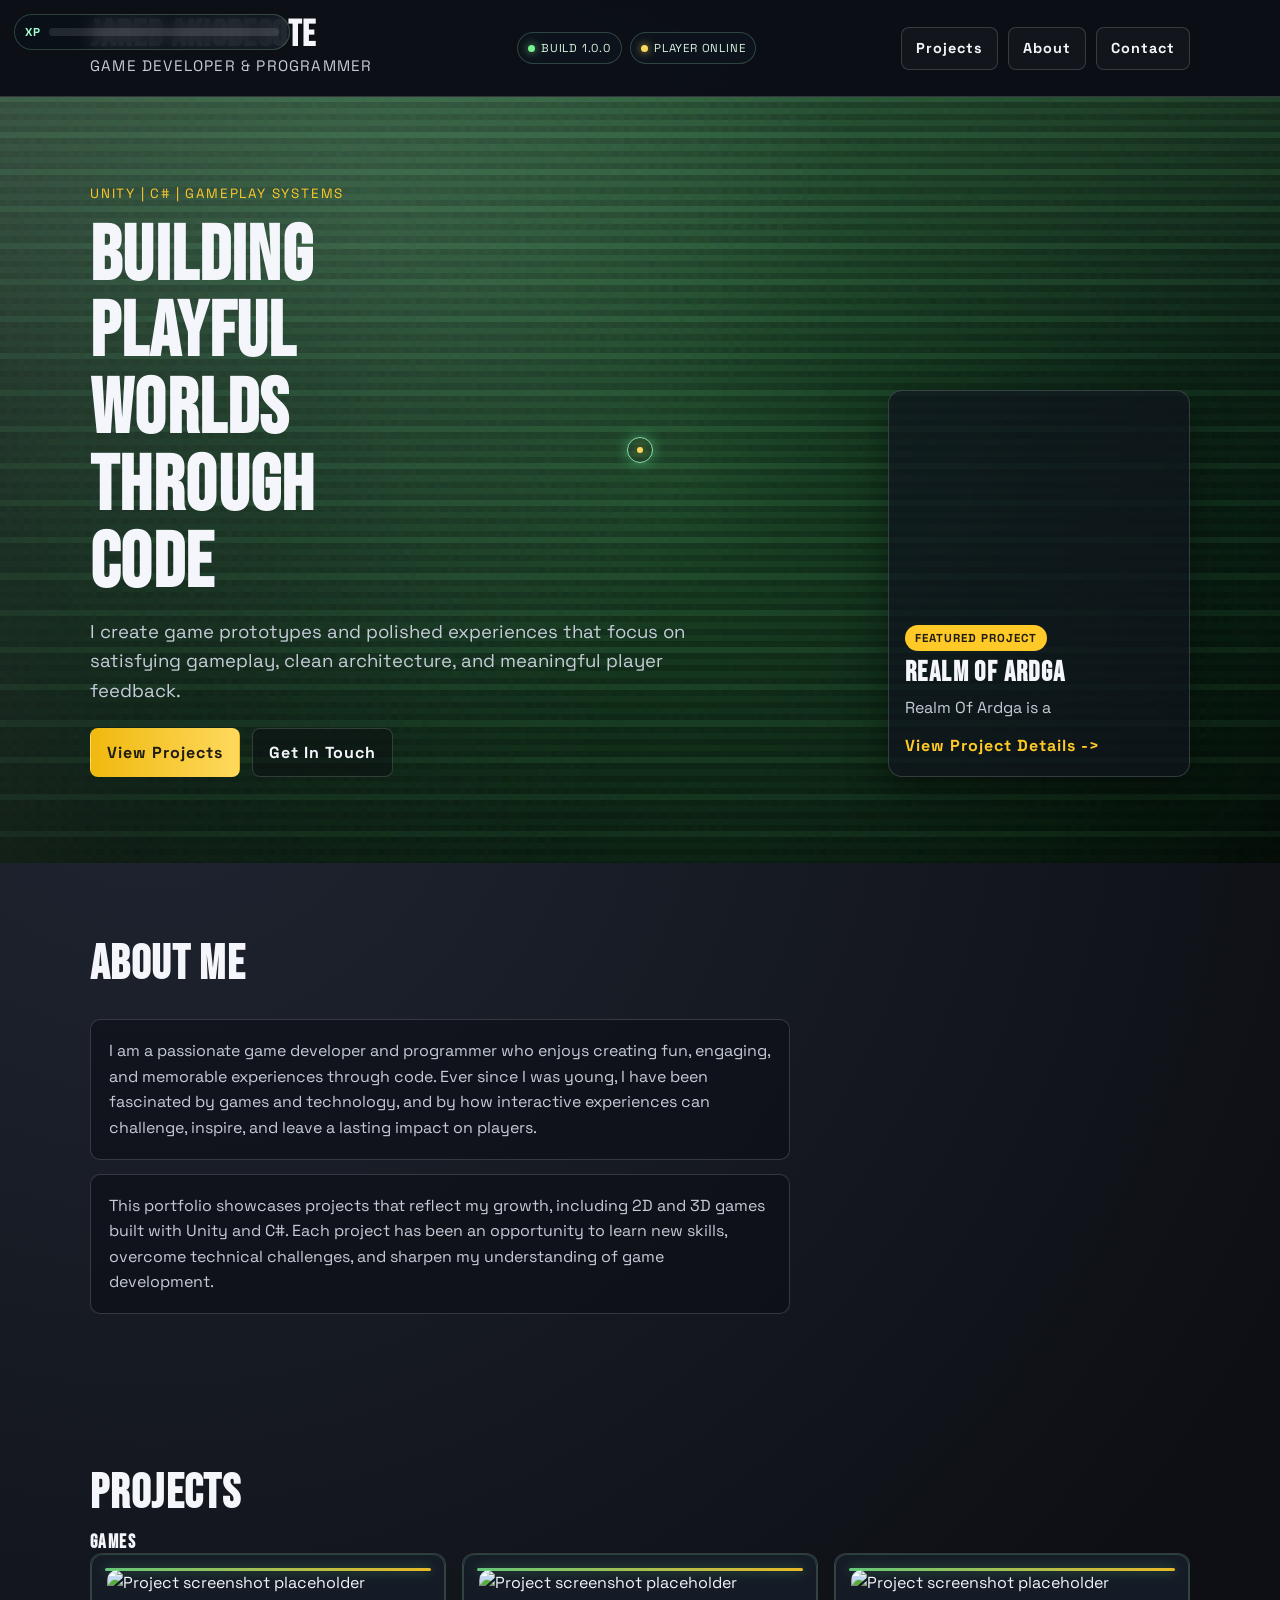
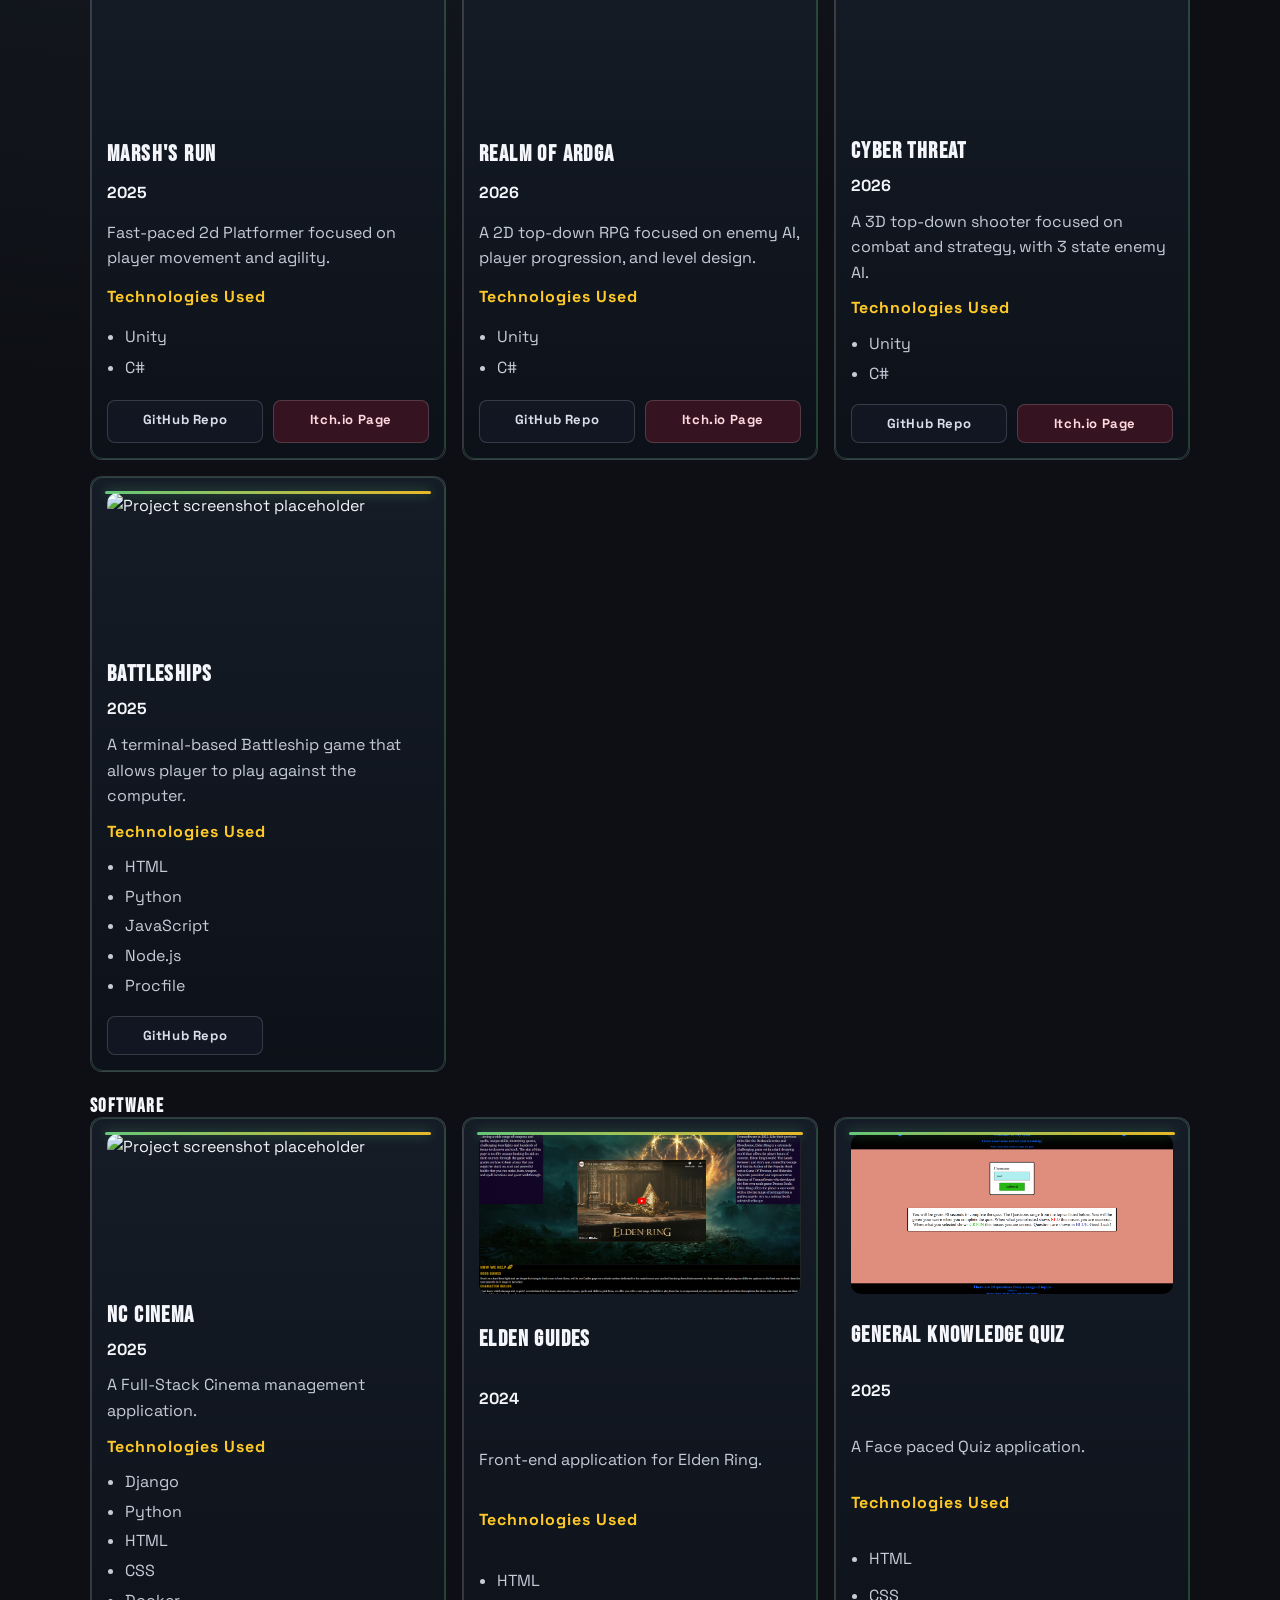
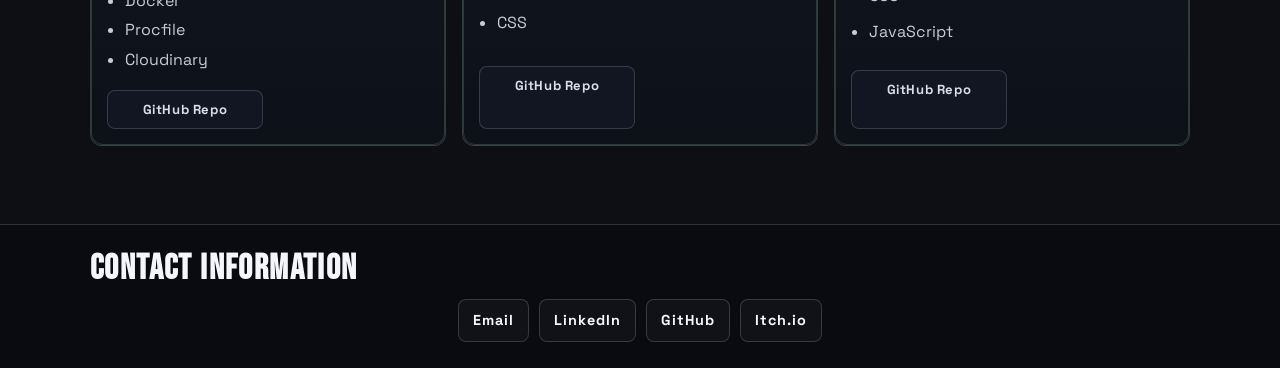
==== Index.html @ decfb687 "Add game HUD, cursor, and UI animations" ====
<!doctype html>
<html lang="en">
  <head>
    <meta charset="UTF-8" />
    <meta name="viewport" content="width=device-width, initial-scale=1.0" />
    <meta
      name="description"
      content="Portfolio of a game developer and programmer."
    />
    <title>Jared Akigbesote | Game Developer Portfolio</title>
    <link rel="stylesheet" href="Assets/Css/style.css" />
    <script src="Assets/Js/pixel-bg.js" defer></script>
    <script src="Assets/Js/game-ui.js" defer></script>
  </head>
  <body>
    <div class="xp-hud" aria-hidden="true">
      <span class="xp-label">XP</span>
      <div class="xp-track">
        <div class="xp-fill" id="xp-fill"></div>
      </div>
    </div>
    <div class="achievement-toast" id="achievement-toast" role="status" aria-live="polite"></div>
    <div class="cursor-dot" id="cursor-dot" aria-hidden="true"></div>
    <div class="cursor-ring" id="cursor-ring" aria-hidden="true"></div>
    <header class="site-header">
      <div class="container header-inner">
        <div class="brand-block">
          <h1>Jared Akigbesote</h1>
          <p id="subtitle">Game Developer & Programmer</p>
        </div>
        <div class="hud-stats" aria-label="Status panel">
          <div class="hud-stat-chip">
            <span class="hud-dot"></span>
            <span>Build 1.0.0</span>
          </div>
          <div class="hud-stat-chip">
            <span class="hud-dot hud-dot-warn"></span>
            <span>Player Online</span>
          </div>
        </div>
        <nav aria-label="Primary navigation">
          <ul id="navbar">
            <li class="nav-item"><a href="#projects">Projects</a></li>
            <li class="nav-item"><a href="#about">About</a></li>
            <li class="nav-item"><a href="#contact">Contact</a></li>
          </ul>
        </nav>
      </div>
    </header>
    <!-- Main -->
    <main>
      <section id="welcome" class="hero-section">
        <div class="hero-backdrop" aria-hidden="true">
          <canvas id="hero-pixel-canvas"></canvas>
        </div>
        <div class="container hero-grid">
          <div class="hero-copy">
            <p class="eyebrow">Unity | C# | Gameplay Systems</p>
            <h2 id="welcome-heading">Building Playful Worlds Through Code</h2>
            <p class="hero-description">
              I create game prototypes and polished experiences that focus on
              satisfying gameplay, clean architecture, and meaningful player
              feedback.
            </p>
            <div class="hero-actions">
              <a class="button button-primary" href="#projects"
                >View Projects</a
              >
              <a class="button button-secondary" href="#contact"
                >Get In Touch</a
              >
            </div>
          </div>

          <article class="featured-project-box" aria-label="Featured project">
            <div class="featured-project-image">
              <iframe
                src="https://www.youtube.com/embed/cj3sl-19QPA"
                frameborder="0"
                allow="accelerometer; autoplay; clipboard-write; encrypted-media; gyroscope; picture-in-picture"
                allowfullscreen
              ></iframe>
            </div>
            <div class="featured-project-tag">Featured Project</div>
            <h3>Realm Of Ardga</h3>
            <p>Realm Of Ardga is a</p>
            <a href="#projects" class="project-link">View Project Details -></a>
          </article>
        </div>
      </section>

      <!-- About Section -->

      <section id="about" class="content-section">
        <div class="container about-grid">
          <h2>About Me</h2>
          <div class="profile-text-container">
            <p id="profile-text">
              I am a passionate game developer and programmer who enjoys
              creating fun, engaging, and memorable experiences through code.
              Ever since I was young, I have been fascinated by games and
              technology, and by how interactive experiences can challenge,
              inspire, and leave a lasting impact on players.
            </p>
            <p id="profile-text-secondary">
              This portfolio showcases projects that reflect my growth,
              including 2D and 3D games built with Unity and C#. Each project
              has been an opportunity to learn new skills, overcome technical
              challenges, and sharpen my understanding of game development.
            </p>
          </div>
        </div>
      </section>
      <!-- Projects Section -->
      <section id="projects" class="content-section">
        <div class="container">
          <h2>Projects</h2>
          <h3>Games</h3>
          <div class="project-grid">
            <article class="project-tile">
              <div class="project-tile-image">
                <img
                  src="Assets/Images/Marsh's-Run.png"
                  alt="Project screenshot placeholder"
                />
              </div>
              <h3>Marsh's Run</h3>
              <h4>2025</h4>
              <p>
                Fast-paced 2d Platformer focused on player movement and agility.
              </p>
              <h4 class="project-tech-heading">Technologies Used</h4>
              <ul class="project-tech-list">
                <li>Unity</li>
                <li>C#</li>
              </ul>
              <div class="project-links">
                <a
                  class="project-box-button github-button"
                  href="https://github.com/jareda034/MarshsRunScripts"
                  target="_blank"
                  rel="noopener noreferrer"
                  >GitHub Repo</a
                >
                <a
                  class="project-box-button itch-button"
                  href="https://ping-wing.itch.io/marshs-run"
                  target="_blank"
                  rel="noopener noreferrer"
                  >Itch.io Page</a
                >
              </div>
            </article>
            <article class="project-tile">
              <div class="project-tile-image">
                <img
                  src="Assets/Images/featured-project.png"
                  alt="Project screenshot placeholder"
                />
              </div>
              <h3>Realm Of Ardga</h3>
              <h4>2026</h4>
              <p>
                A 2D top-down RPG focused on enemy AI, player progression, and
                level design.
              </p>
              <h4 class="project-tech-heading">Technologies Used</h4>
              <ul class="project-tech-list">
                <li>Unity</li>
                <li>C#</li>
              </ul>
              <div class="project-links">
                <a
                  class="project-box-button github-button"
                  href="https://github.com/jareda034/Scripts"
                  target="_blank"
                  rel="noopener noreferrer"
                  >GitHub Repo</a
                >
                <a
                  class="project-box-button itch-button"
                  href="https://ping-wing.itch.io/realm-of-ard"
                  target="_blank"
                  rel="noopener noreferrer"
                  >Itch.io Page</a
                >
              </div>
            </article>
            <article class="project-tile">
              <div class="project-tile-image">
                <img
                  src="Assets/Images/Cyber-Threat.png"
                  alt="Project screenshot placeholder"
                />
              </div>
              <h3>Cyber Threat</h3>
              <h4>2026</h4>
              <p>
                A 3D top-down shooter focused on combat and strategy, with 3
                state enemy AI.
              </p>
              <h4 class="project-tech-heading">Technologies Used</h4>
              <ul class="project-tech-list">
                <li>Unity</li>
                <li>C#</li>
              </ul>
              <div class="project-links">
                <a
                  class="project-box-button github-button"
                  href="https://github.com/jareda034/Bounty"
                  target="_blank"
                  rel="noopener noreferrer"
                  >GitHub Repo</a
                >
                <a
                  class="project-box-button itch-button"
                  href="https://ping-wing.itch.io/cyber-threat"
                  target="_blank"
                  rel="noopener noreferrer"
                  >Itch.io Page</a
                >
              </div>
            </article>
             <article class="project-tile">
              <div class="project-tile-image">
                <img
                  src="Assets/Images/Battleship.png"
                  alt="Project screenshot placeholder"
                />
              </div>
              <h3>BattleShips</h3>
              <h4>2025</h4>
              <p>
                A terminal-based Battleship game that allows player to play against the computer.
              </p>
              <h4 class="project-tech-heading">Technologies Used</h4>
              <ul class="project-tech-list">
                <li>HTML</li>
                <li>Python</li>
                <li>JavaScript</li>
                <li>Node.js</li>
                <li>Procfile</li>
              </ul>
              <div class="project-links">
                <a
                  class="project-box-button github-button"
                  href="https://github.com/jaredakigbesote/battleship"
                  target="_blank"
                  rel="noopener noreferrer"
                  >GitHub Repo</a
                >
              </div>
            </article>
          </div>

          <br />

          <h3>Software</h3>
          <div class="project-grid">
            <article class="project-tile">
              <div class="project-tile-image">
                <img
                  src="Assets/Images/Ncmain.png"
                  alt="Project screenshot placeholder"
                />
              </div>
              <h3>NC Cinema</h3>
              <h4>2025</h4>
              <p>A Full-Stack Cinema management application.</p>
              <h4 class="project-tech-heading">Technologies Used</h4>
              <ul class="project-tech-list">
                <li>Django</li>
                <li>Python</li>
                <li>HTML</li>
                <li>CSS</li>
                <li>Docker</li>
                <li>Procfile</li>
                <li>Cloudinary</li>
              </ul>
              <div class="project-links">
                <a
                  class="project-box-button github-button"
                  href="https://github.com/jaredakigbesote/cinema-p4"
                  target="_blank"
                  rel="noopener noreferrer"
                  >GitHub Repo</a
                >
              </div>
            </article>
            <article class="project-tile">
              <div class="project-tile-image">
                <img
                  src="Assets/Images/EldenGuides.png"
                  alt="Project screenshot placeholder"
                />
              </div>
              <h3>Elden Guides</h3>
              <h4>2024</h4>
              <p>Front-end application for Elden Ring.</p>
              <h4 class="project-tech-heading">Technologies Used</h4>
              <ul class="project-tech-list">
                <li>HTML</li>
                <li>CSS</li>
              </ul>
              <div class="project-links">
                <a
                  class="project-box-button github-button"
                  href="https://github.com/jaredakigbesote/Eguides-project"
                  target="_blank"
                  rel="noopener noreferrer"
                  >GitHub Repo</a
                >
              </div>
            </article>
            <article class="project-tile">
              <div class="project-tile-image">
                <img
                  src="Assets/Images/Quizmain.png"
                  alt="Project screenshot placeholder"
                />
              </div>
              <h3>General Knowledge Quiz</h3>
              <h4>2025</h4>
              <p>A Face paced Quiz application.</p>
              <h4 class="project-tech-heading">Technologies Used</h4>
              <ul class="project-tech-list">
                <li>HTML</li>
                <li>CSS</li>
                <li>JavaScript</li>
              </ul>
              <div class="project-links">
                <a
                  class="project-box-button github-button"
                  href="https://github.com/jaredakigbesote/quiz"
                  target="_blank"
                  rel="noopener noreferrer"
                  >GitHub Repo</a
                >
              </div>
            </article>
          </div>
        </div>
      </section>
    </main>
    <!-- Contact Section -->
    <footer id="contact">
      <div class="container">
        <h2 id="contact-heading">Contact Information</h2>
        <nav aria-label="Contact links">
          <ul id="contact-bar">
            <li class="nav-item">
              <a href="mailto:jakigbesotewm@gmail.com">Email</a>
            </li>
            <li class="nav-item">
              <a
                href="https://www.linkedin.com/in/jared-akigbesote-3b79b0327/"
                target="_blank"
                rel="noopener noreferrer"
                >LinkedIn</a
              >
            </li>
            <li class="nav-item">
              <a
                href="https://github.com/jareda034"
                target="_blank"
                rel="noopener noreferrer"
                >GitHub</a
              >
            </li>
            <li class="nav-item">
              <a
                href="https://ping-wing.itch.io/"
                target="_blank"
                rel="noopener noreferrer"
                >Itch.io</a
              >
            </li>
          </ul>
        </nav>
      </div>
    </footer>
  </body>
</html>
---- Assets/Css/style.css ----
@import url("https://fonts.googleapis.com/css2?family=Bebas+Neue&family=Space+Grotesk:wght@400;500;700&display=swap");

:root {
  --bg: #0d0f14;
  --surface: #191d26;
  --surface-soft: rgba(16, 20, 30, 0.72);
  --text: #f4f6fb;
  --muted: #c5ccd8;
  --accent: #ffca28;
  --accent-strong: #ffd95d;
  --line: rgba(255, 255, 255, 0.16);
  --shadow: 0 14px 40px rgba(0, 0, 0, 0.38);
  --hud: rgba(14, 22, 31, 0.86);
  --hud-line: rgba(165, 240, 189, 0.22);
}

* {
  margin: 0;
  padding: 0;
  box-sizing: border-box;
}

.site-header,
main,
footer {
  position: relative;
  z-index: 1;
}

body {
  min-height: 100vh;
  color: var(--text);
  font-family: "Space Grotesk", "Segoe UI", sans-serif;
  background: radial-gradient(circle at 12% 20%, #1f2531 0%, var(--bg) 42%);
  line-height: 1.6;
}

body::before {
  content: "";
  position: fixed;
  inset: 0;
  pointer-events: none;
  z-index: 0;
  background-image:
    linear-gradient(rgba(255, 255, 255, 0.02) 1px, transparent 1px),
    linear-gradient(90deg, rgba(255, 255, 255, 0.02) 1px, transparent 1px);
  background-size: 36px 36px;
  opacity: 0.35;
}

h1,
h2,
h3 {
  font-family: "Bebas Neue", Impact, sans-serif;
  letter-spacing: 1.4px;
  line-height: 1;
}

a {
  color: inherit;
}

.container {
  width: min(1100px, 92vw);
  margin: 0 auto;
}

.site-header {
  position: sticky;
  top: 0;
  z-index: 100;
  background: rgba(12, 15, 22, 0.9);
  border-bottom: 1px solid var(--line);
  backdrop-filter: blur(12px);
}

.header-inner {
  display: flex;
  justify-content: space-between;
  align-items: center;
  gap: 16px;
  padding: 18px 0;
}

.brand-block h1 {
  font-size: clamp(2rem, 2.8vw, 2.6rem);
}

#subtitle {
  color: var(--muted);
  font-size: 0.95rem;
  text-transform: uppercase;
  letter-spacing: 1.2px;
}

.hud-stats {
  display: flex;
  gap: 8px;
  align-items: center;
}

.hud-stat-chip {
  display: inline-flex;
  align-items: center;
  gap: 6px;
  padding: 6px 10px;
  border: 1px solid var(--hud-line);
  border-radius: 999px;
  background: var(--hud);
  font-size: 0.72rem;
  color: #d7f3de;
  letter-spacing: 0.8px;
  text-transform: uppercase;
}

.hud-dot {
  width: 7px;
  height: 7px;
  border-radius: 50%;
  background: #79f28f;
  box-shadow: 0 0 8px rgba(121, 242, 143, 0.8);
}

.hud-dot-warn {
  background: #f7d85c;
  box-shadow: 0 0 8px rgba(247, 216, 92, 0.8);
}

#navbar,
#contact-bar {
  display: flex;
  flex-wrap: wrap;
  justify-content: center;
  gap: 10px;
  list-style: none;
}

.nav-item a {
  display: inline-block;
  text-decoration: none;
  border: 1px solid var(--line);
  background-color: rgba(255, 255, 255, 0.03);
  padding: 9px 14px;
  border-radius: 8px;
  font-size: 0.9rem;
  font-weight: 700;
  letter-spacing: 1px;
  transition: transform 0.2s ease, border-color 0.2s ease, color 0.2s ease;
}

.nav-item a:hover,
.nav-item a:focus-visible {
  color: var(--accent);
  border-color: var(--accent);
  transform: translateY(-2px);
}

.hero-section {
  position: relative;
  overflow: hidden;
}

.hero-backdrop {
  position: absolute;
  inset: 0;
  background: linear-gradient(180deg, rgba(10, 13, 20, 0.6), rgba(7, 10, 16, 0.92));
  transform: scale(1.02);
}

#hero-pixel-canvas {
  position: absolute;
  inset: 0;
  width: 100%;
  height: 100%;
  image-rendering: pixelated;
  pointer-events: none;
}

.hero-grid {
  position: relative;
  display: grid;
  grid-template-columns: 1.2fr 0.9fr;
  gap: clamp(24px, 3.4vw, 44px);
  align-items: end;
  min-height: 78vh;
  padding: clamp(48px, 8vw, 86px) 0;
}

.hero-copy {
  display: grid;
  gap: 14px;
  max-width: 60ch;
}

.eyebrow {
  font-size: 0.84rem;
  text-transform: uppercase;
  letter-spacing: 1.8px;
  color: var(--accent);
}

#welcome-heading {
  font-size: clamp(2.8rem, 6vw, 5rem);
  max-width: 11ch;
  text-wrap: balance;
}

.hero-description {
  color: var(--muted);
  font-size: clamp(1rem, 1.7vw, 1.16rem);
}

.hero-actions {
  display: flex;
  flex-wrap: wrap;
  gap: 12px;
  margin-top: 8px;
}

.button {
  display: inline-block;
  text-decoration: none;
  border-radius: 8px;
  padding: 11px 16px;
  font-weight: 700;
  letter-spacing: 1px;
  border: 1px solid transparent;
  transition: transform 0.2s ease, filter 0.2s ease, box-shadow 0.2s ease;
  position: relative;
  overflow: hidden;
}

.button:hover,
.button:focus-visible {
  transform: translateY(-2px);
  filter: brightness(1.06);
}

.button::after {
  content: "";
  position: absolute;
  inset: 0;
  background: linear-gradient(120deg, transparent 0%, rgba(255, 255, 255, 0.26) 40%, transparent 72%);
  transform: translateX(-130%);
  transition: transform 0.45s ease;
}

.button:hover::after,
.button:focus-visible::after {
  transform: translateX(130%);
}

.button-primary {
  background: linear-gradient(90deg, #f0b90f, var(--accent-strong));
  color: #1f1c10;
}

.button-secondary {
  border-color: var(--line);
  background: rgba(10, 12, 16, 0.5);
}

.featured-project-box {
  justify-self: end;
  max-width: 390px;
  border-radius: 14px;
  overflow: hidden;
  background: var(--surface-soft);
  border: 1px solid var(--line);
  box-shadow: var(--shadow);
  display: grid;
}

.featured-project-image {
  width: 100%;
  height: 220px;
  overflow: hidden;
}

.featured-project-image iframe,
.featured-project-image img {
  width: 100%;
  height: 100%;
  object-fit: cover;
  display: block;
  transition: transform 0.35s ease;
}

.featured-project-box:hover .featured-project-image img,
.featured-project-box:hover .featured-project-image iframe {
  transform: scale(1.04);
}

.featured-project-tag {
  justify-self: start;
  margin: 14px 16px 8px;
  font-size: 0.72rem;
  color: #1f1c10;
  font-weight: 700;
  letter-spacing: 1px;
  text-transform: uppercase;
  background: var(--accent);
  border-radius: 999px;
  padding: 4px 10px;
}

.featured-project-box h3 {
  font-size: 1.75rem;
  margin: 0 16px;
}

.featured-project-box p {
  margin: 8px 16px 0;
  color: var(--muted);
}

.project-link {
  margin: 12px 16px 18px;
  text-decoration: none;
  color: var(--accent);
  font-weight: 700;
  letter-spacing: 1px;
}

.project-link:hover,
.project-link:focus-visible {
  color: var(--accent-strong);
}

.hero-section,
.content-section {
  opacity: 0;
  transform: translateY(20px);
  transition: opacity 0.65s ease, transform 0.65s ease;
}

.hero-section.is-visible,
.content-section.is-visible {
  opacity: 1;
  transform: translateY(0);
}

.content-section {
  padding: clamp(40px, 7vw, 78px) 0;
}

.content-section h2 {
  font-size: clamp(2rem, 4vw, 3rem);
  margin-bottom: 16px;
}

.about-grid {
  display: grid;
  gap: 14px;
}

.profile-text-container {
  display: grid;
  gap: 14px;
  max-width: 70ch;
}

#profile-text,
#profile-text-secondary {
  color: var(--muted);
  border: 1px solid var(--line);
  background: rgba(11, 14, 21, 0.56);
  padding: 18px;
  border-radius: 10px;
}

.project-grid {
  display: grid;
  grid-template-columns: repeat(3, minmax(0, 1fr));
  gap: 16px;
}

.project-tile {
  border: 1px solid var(--line);
  background:
    linear-gradient(180deg, rgba(21, 28, 39, 0.96), rgba(12, 17, 25, 0.96)),
    var(--surface);
  border-radius: 12px;
  padding: 16px;
  display: grid;
  gap: 10px;
  position: relative;
  overflow: hidden;
  transition: transform 0.2s ease, border-color 0.2s ease;
}

.project-tile::before {
  content: "";
  position: absolute;
  inset: 0;
  pointer-events: none;
  border-radius: inherit;
  border: 1px solid rgba(121, 242, 143, 0.2);
}

.project-tile::after {
  content: "";
  position: absolute;
  left: 14px;
  right: 14px;
  top: 14px;
  height: 3px;
  border-radius: 4px;
  background: linear-gradient(90deg, rgba(121, 242, 143, 0.8), rgba(255, 202, 40, 0.9));
  box-shadow: 0 0 12px rgba(121, 242, 143, 0.45);
}

.project-tile:hover {
  transform: translateY(-4px);
  border-color: rgba(121, 242, 143, 0.52);
}

.project-tile-image {
  width: 100%;
  height: 160px;
  border-radius: 10px;
  overflow: hidden;
}

.project-tile-image img {
  width: 100%;
  height: 100%;
  object-fit: cover;
  display: block;
}

.project-tile h3 {
  font-size: 1.45rem;
}

.project-tile p {
  color: var(--muted);
}

.project-tech-heading {
  font-size: 1rem;
  letter-spacing: 1px;
  color: var(--accent);
}

.project-tech-list {
  margin-left: 18px;
  color: var(--muted);
  display: grid;
  gap: 4px;
}

.mission-meta {
  display: flex;
  flex-wrap: wrap;
  gap: 6px;
  margin-top: 2px;
}

.mission-chip {
  display: inline-flex;
  align-items: center;
  padding: 2px 8px;
  border-radius: 999px;
  border: 1px solid rgba(142, 205, 255, 0.24);
  background: rgba(13, 18, 27, 0.72);
  color: #bcd5f2;
  font-size: 0.66rem;
  font-weight: 700;
  letter-spacing: 0.8px;
  text-transform: uppercase;
}

.project-links {
  display: grid;
  grid-template-columns: 1fr 1fr;
  gap: 10px;
  margin-top: 8px;
}

.project-box-button {
  text-decoration: none;
  text-align: center;
  border-radius: 8px;
  padding: 8px 10px;
  font-size: 0.82rem;
  font-weight: 700;
  letter-spacing: 0.6px;
  border: 1px solid var(--line);
  transition: transform 0.2s ease, border-color 0.2s ease, color 0.2s ease,
    background-color 0.2s ease;
}

.project-box-button:hover,
.project-box-button:focus-visible {
  transform: translateY(-1px);
}

.github-button {
  color: #d8deea;
  background: rgba(20, 24, 35, 0.95);
}

.github-button:hover,
.github-button:focus-visible {
  border-color: #7ea1ff;
  color: #c8d7ff;
}

.itch-button {
  color: #ffd9df;
  background: rgba(61, 20, 34, 0.86);
}

.itch-button:hover,
.itch-button:focus-visible {
  border-color: #ff6b93;
  color: #ffe3ea;
}

footer {
  border-top: 1px solid var(--line);
  padding: 26px 0;
  background-color: rgba(10, 12, 16, 0.9);
}

#contact-heading {
  font-size: 2.2rem;
  margin-bottom: 12px;
}

.xp-hud {
  position: fixed;
  left: 14px;
  top: 14px;
  z-index: 140;
  display: flex;
  align-items: center;
  gap: 8px;
  padding: 8px 10px;
  border-radius: 999px;
  border: 1px solid var(--hud-line);
  background: rgba(10, 17, 24, 0.84);
  backdrop-filter: blur(8px);
}

.xp-label {
  font-size: 0.72rem;
  letter-spacing: 1px;
  font-weight: 700;
  color: #a3ffd0;
}

.xp-track {
  width: min(32vw, 230px);
  height: 8px;
  border-radius: 999px;
  overflow: hidden;
  background: rgba(255, 255, 255, 0.1);
}

.xp-fill {
  width: 0%;
  height: 100%;
  background: linear-gradient(90deg, #72ffa8, #ffd95d);
  box-shadow: 0 0 14px rgba(114, 255, 168, 0.6);
  transition: width 0.12s linear;
}

.achievement-toast {
  position: fixed;
  right: 16px;
  bottom: 20px;
  z-index: 150;
  max-width: min(82vw, 320px);
  border-radius: 12px;
  border: 1px solid rgba(255, 217, 93, 0.5);
  background: rgba(22, 17, 9, 0.92);
  color: #ffecb0;
  padding: 10px 12px;
  font-size: 0.86rem;
  letter-spacing: 0.4px;
  opacity: 0;
  transform: translateY(14px);
  pointer-events: none;
  transition: opacity 0.3s ease, transform 0.3s ease;
}

.achievement-toast.is-visible {
  opacity: 1;
  transform: translateY(0);
}

.cursor-dot,
.cursor-ring {
  display: none;
}

@media (pointer: fine) {
  body.game-cursor {
    cursor: none;
  }

  body.game-cursor a,
  body.game-cursor button,
  body.game-cursor [role="button"] {
    cursor: none;
  }

  .cursor-dot,
  .cursor-ring {
    display: block;
    position: fixed;
    left: 0;
    top: 0;
    transform: translate(-50%, -50%);
    pointer-events: none;
    z-index: 180;
  }

  .cursor-dot {
    width: 6px;
    height: 6px;
    border-radius: 50%;
    background: #ffd95d;
    box-shadow: 0 0 12px rgba(255, 217, 93, 0.8);
  }

  .cursor-ring {
    width: 26px;
    height: 26px;
    border: 1px solid rgba(163, 255, 208, 0.82);
    border-radius: 50%;
    box-shadow: 0 0 14px rgba(114, 255, 168, 0.45);
    transition: width 0.14s ease, height 0.14s ease, border-color 0.14s ease;
  }

  .cursor-ring.is-hot {
    width: 40px;
    height: 40px;
    border-color: rgba(255, 217, 93, 0.92);
  }
}

@media (max-width: 900px) {
  .hero-grid {
    grid-template-columns: 1fr;
    min-height: auto;
  }

  .featured-project-box {
    justify-self: start;
    width: min(420px, 100%);
  }

  .project-grid {
    grid-template-columns: 1fr 1fr;
  }

  .hud-stats {
    order: 3;
    width: 100%;
    justify-content: flex-start;
  }
}

@media (max-width: 640px) {
  .header-inner {
    flex-direction: column;
    align-items: flex-start;
  }

  #welcome-heading {
    max-width: 16ch;
  }

  .hero-actions {
    width: 100%;
  }

  .button {
    width: 100%;
    text-align: center;
  }

  .project-grid {
    grid-template-columns: 1fr;
  }

  .project-links {
    grid-template-columns: 1fr;
  }

  .xp-hud {
    top: auto;
    bottom: 12px;
    left: 12px;
  }
}
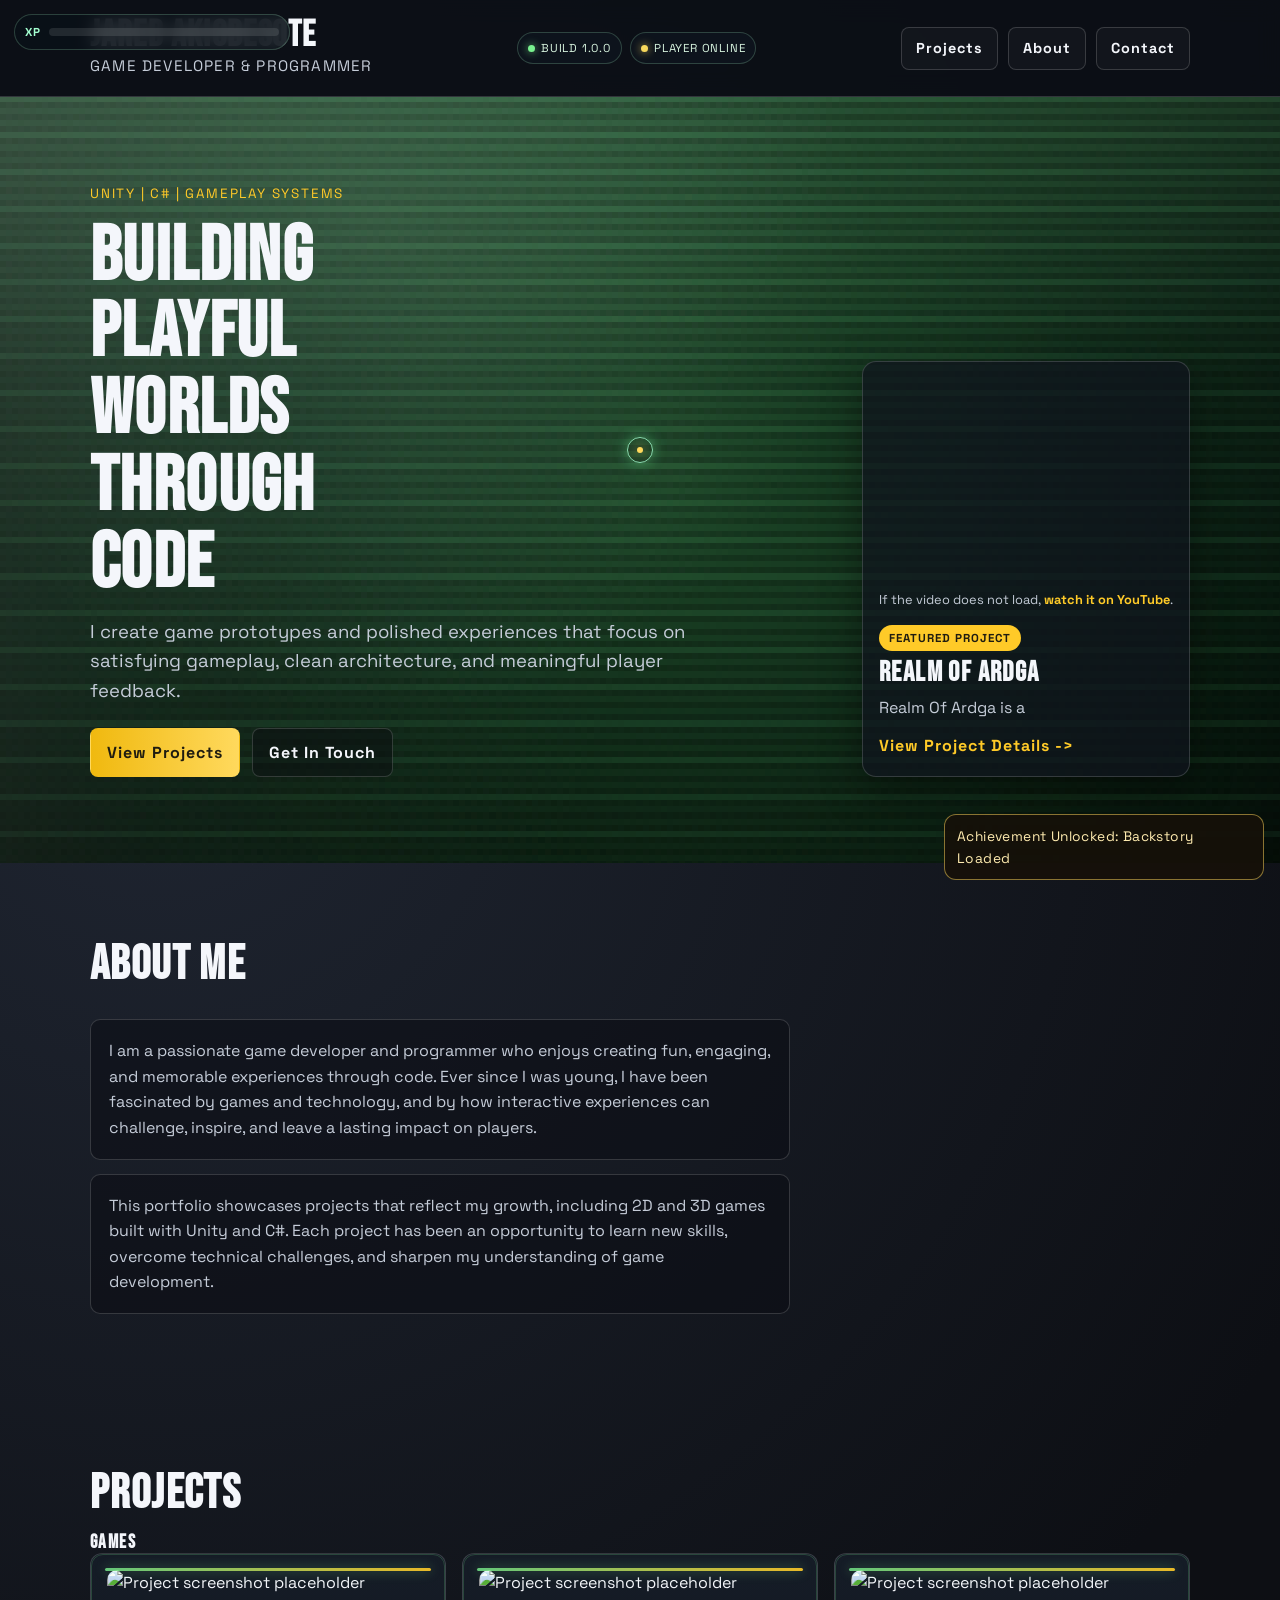
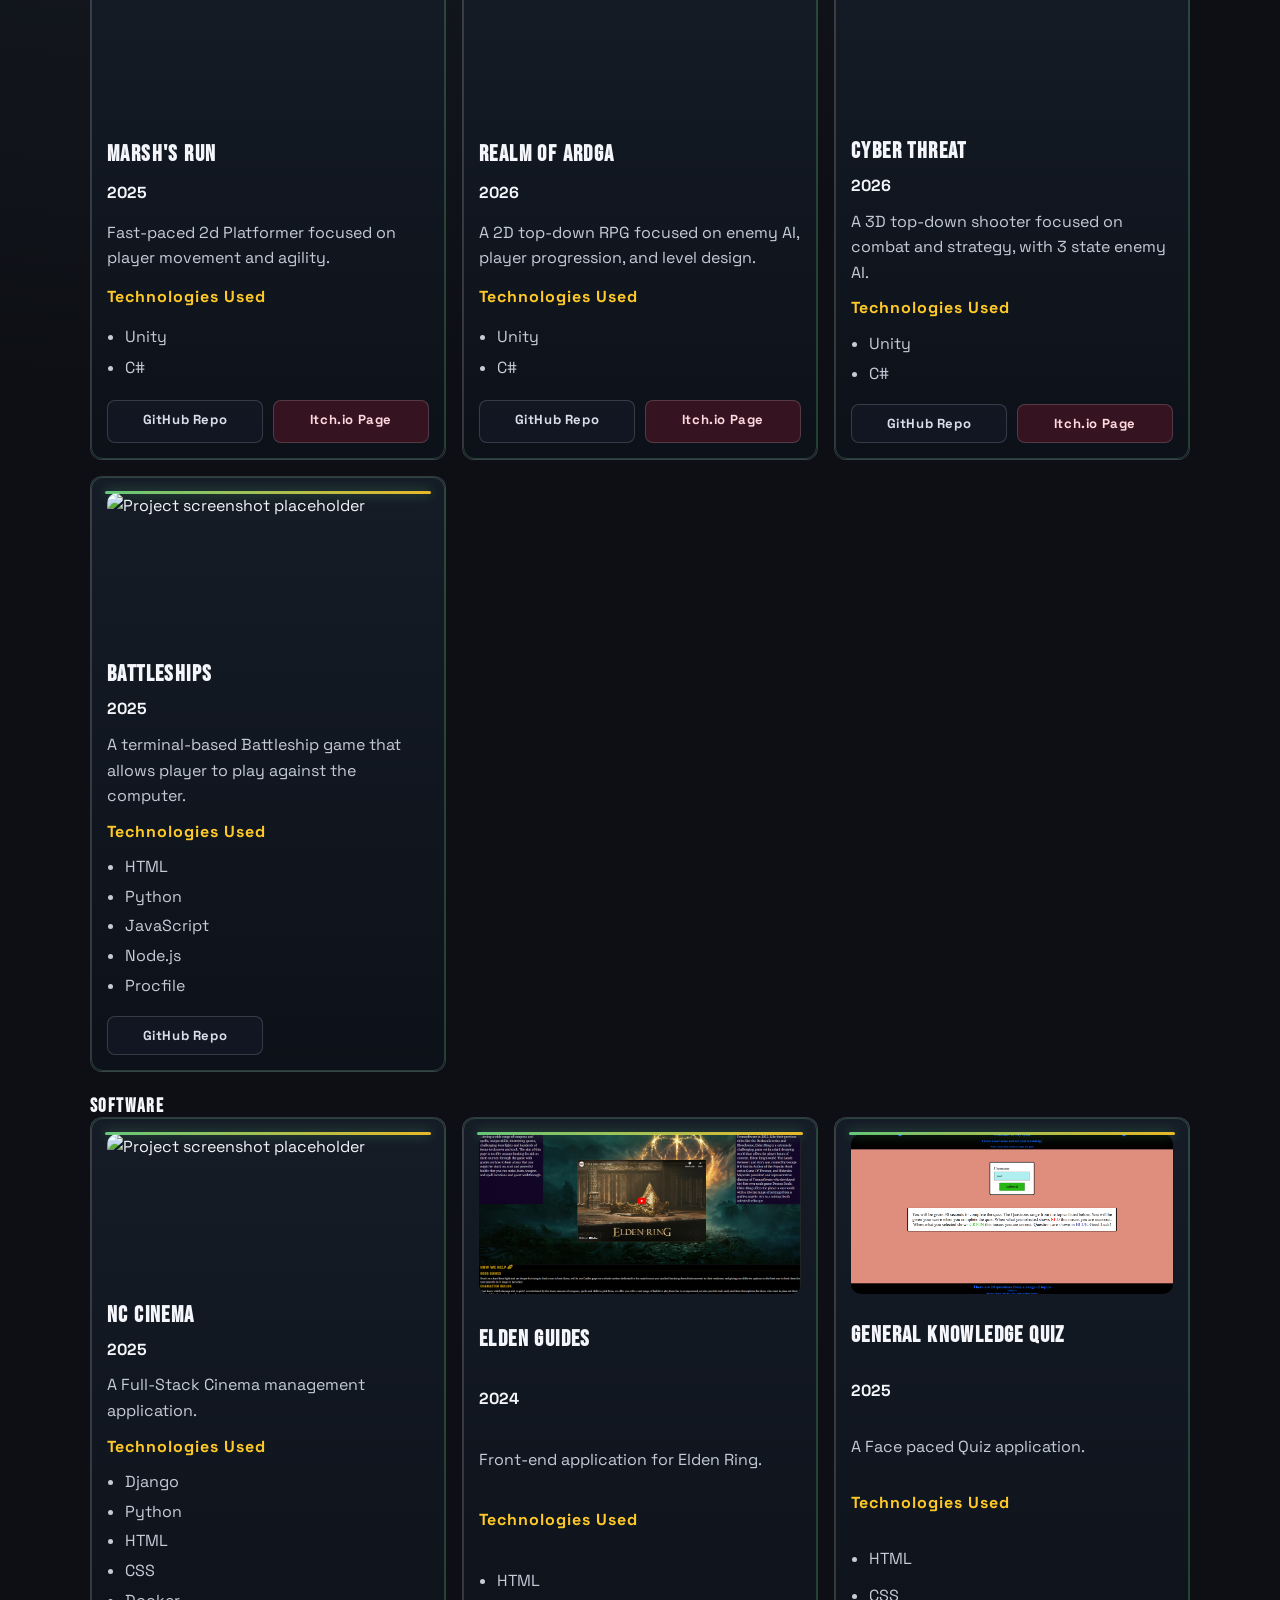
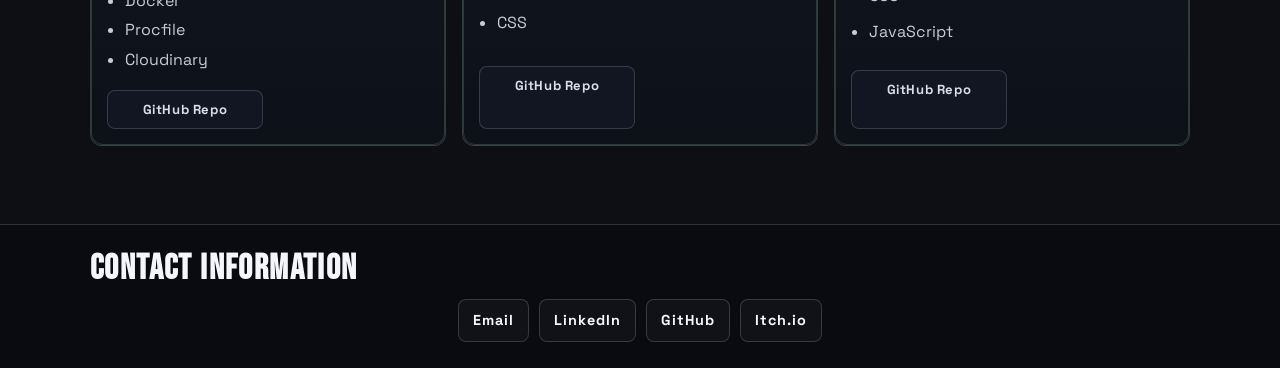
==== commit fa48f7b5: "Add video fallback and enhance iframe attributes" ====
--- a/Index.html
+++ b/Index.html
@@ -75,12 +75,24 @@
           <article class="featured-project-box" aria-label="Featured project">
             <div class="featured-project-image">
               <iframe
-                src="https://www.youtube.com/embed/cj3sl-19QPA"
+                src="https://www.youtube.com/embed/cj3sl-19QPA?rel=0&modestbranding=1"
+                title="Realm Of Ardga gameplay trailer"
                 frameborder="0"
                 allow="accelerometer; autoplay; clipboard-write; encrypted-media; gyroscope; picture-in-picture"
+                referrerpolicy="strict-origin-when-cross-origin"
+                loading="lazy"
                 allowfullscreen
               ></iframe>
             </div>
+            <p class="video-fallback">
+              If the video does not load,
+              <a
+                href="https://www.youtube.com/watch?v=cj3sl-19QPA"
+                target="_blank"
+                rel="noopener noreferrer"
+                >watch it on YouTube</a
+              >.
+            </p>
             <div class="featured-project-tag">Featured Project</div>
             <h3>Realm Of Ardga</h3>
             <p>Realm Of Ardga is a</p>
--- a/Assets/Css/style.css
+++ b/Assets/Css/style.css
@@ -312,6 +312,23 @@
 .featured-project-box p {
   margin: 8px 16px 0;
   color: var(--muted);
+}
+
+.video-fallback {
+  margin: 10px 16px 0;
+  font-size: 0.8rem;
+  color: #b6c0d3;
+}
+
+.video-fallback a {
+  color: var(--accent);
+  text-decoration: none;
+  font-weight: 700;
+}
+
+.video-fallback a:hover,
+.video-fallback a:focus-visible {
+  color: var(--accent-strong);
 }
 
 .project-link {
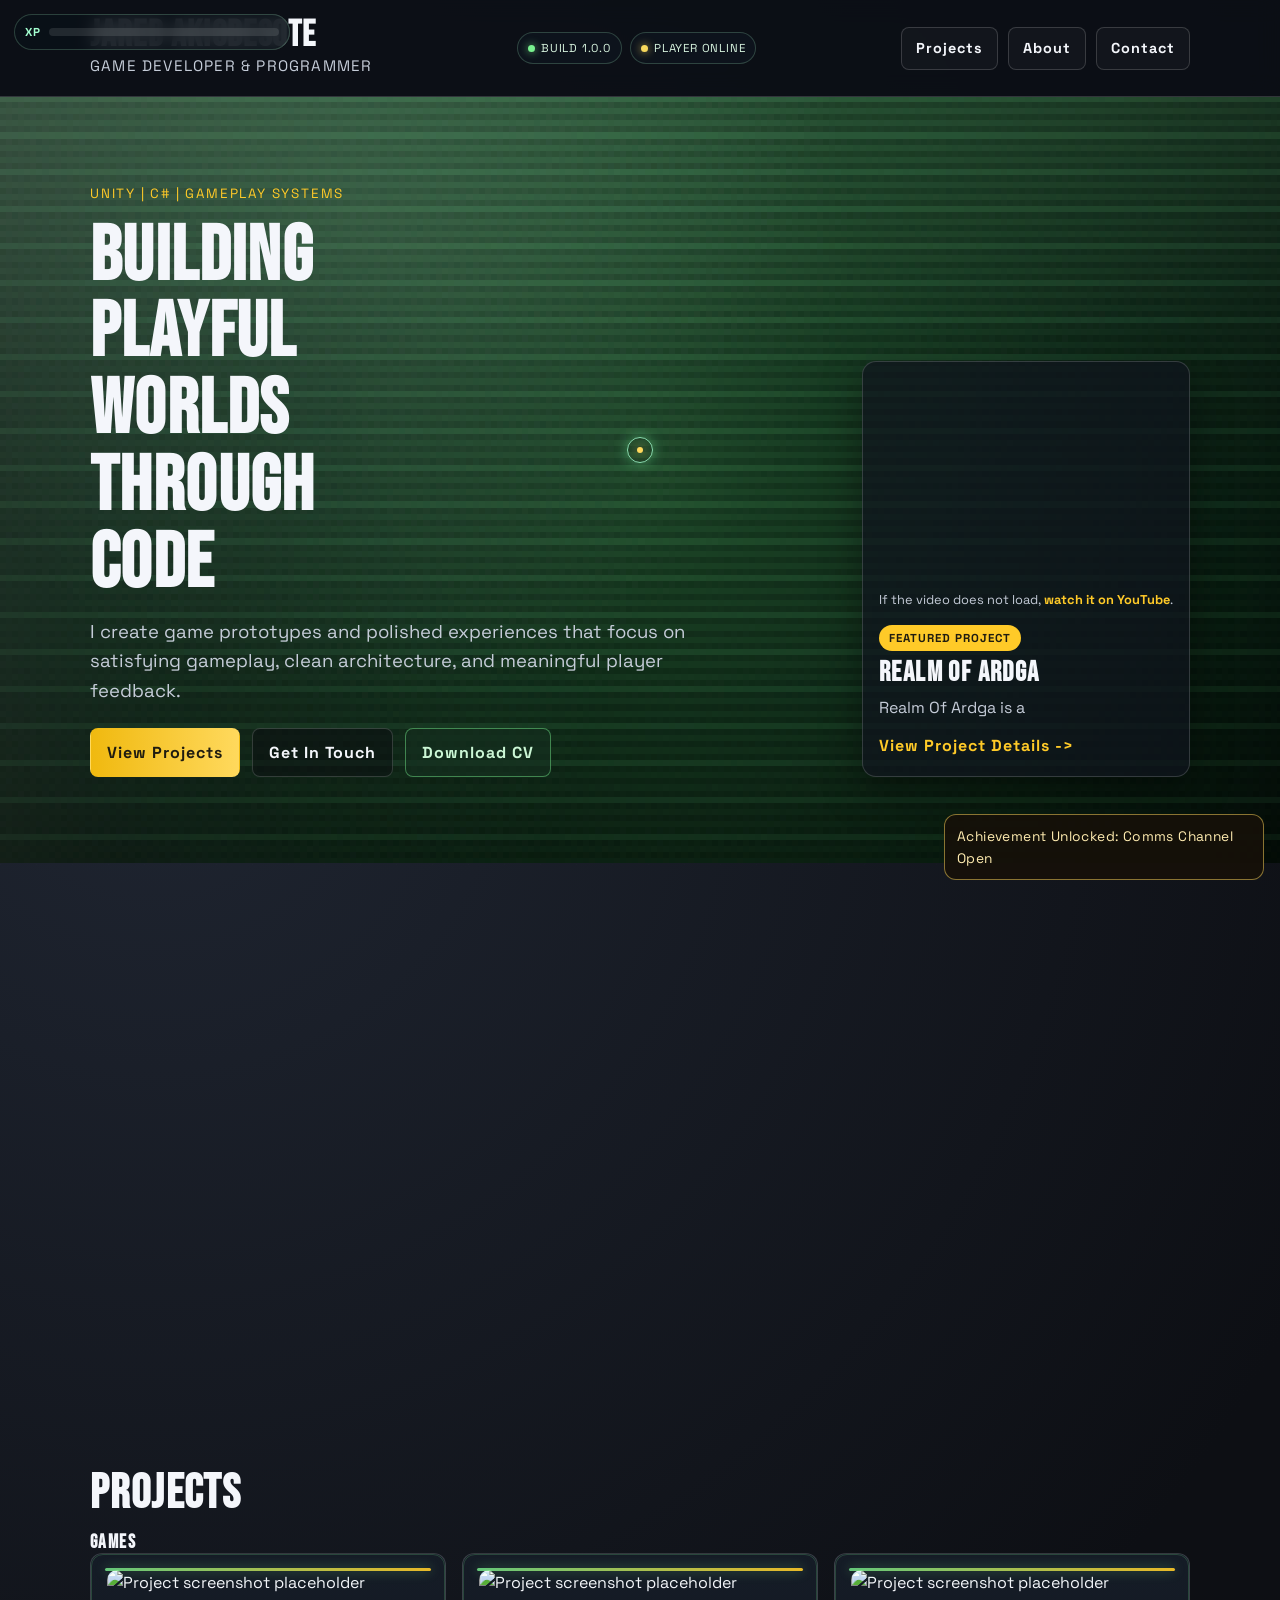
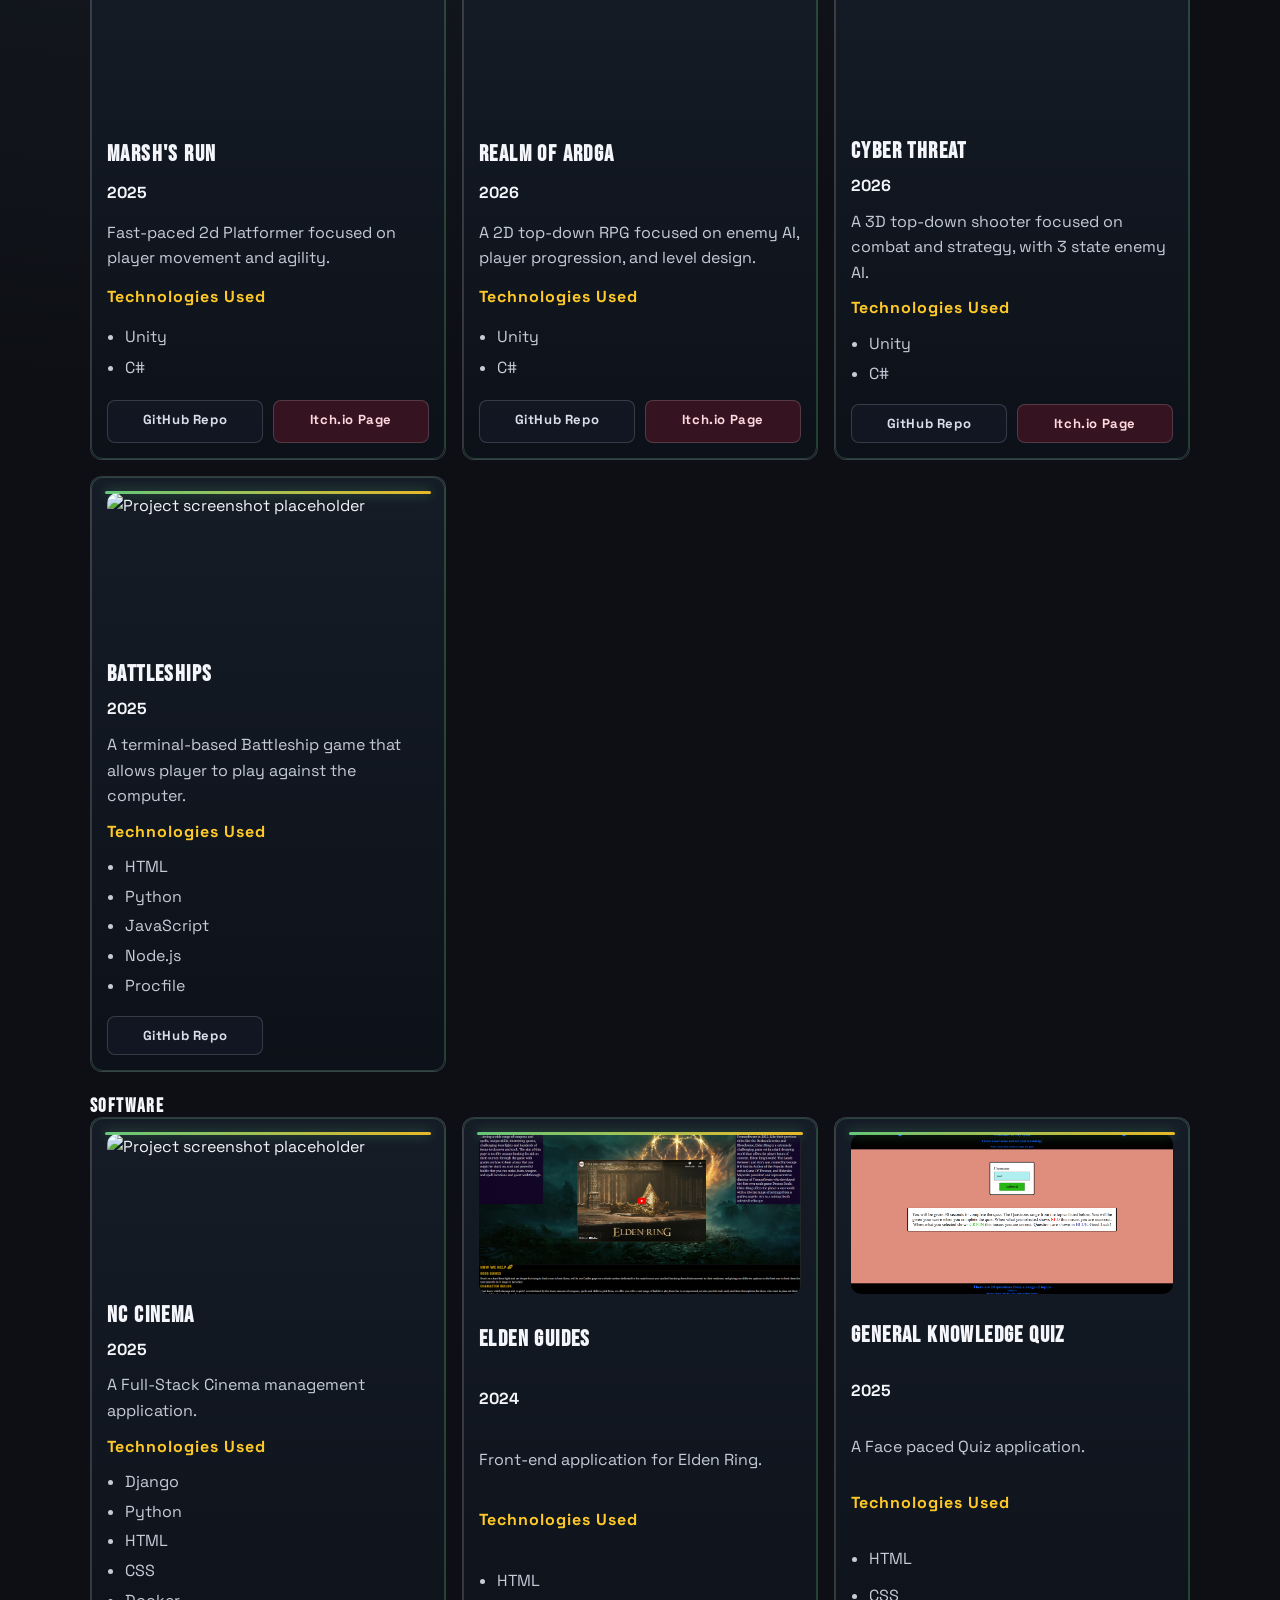
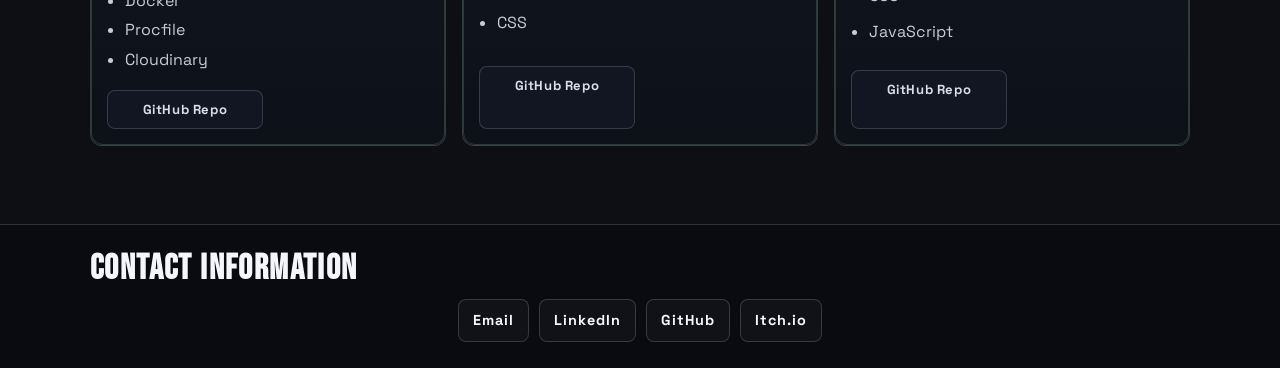
==== commit deac55f2: "Add CV download button and styles" ====
--- a/Index.html
+++ b/Index.html
@@ -69,6 +69,12 @@
               <a class="button button-secondary" href="#contact"
                 >Get In Touch</a
               >
+              <a
+                class="button button-cv"
+                href="Assets/CV/Jared-Akigbesote-CV.pdf"
+                download
+                >Download CV</a
+              >
             </div>
           </div>
 
--- a/Assets/Css/style.css
+++ b/Assets/Css/style.css
@@ -258,6 +258,18 @@
 .button-secondary {
   border-color: var(--line);
   background: rgba(10, 12, 16, 0.5);
+}
+
+.button-cv {
+  border-color: rgba(121, 242, 143, 0.45);
+  background: rgba(22, 49, 33, 0.56);
+  color: #cbf6d5;
+}
+
+.button-cv:hover,
+.button-cv:focus-visible {
+  border-color: rgba(160, 255, 186, 0.8);
+  box-shadow: 0 0 16px rgba(121, 242, 143, 0.35);
 }
 
 .featured-project-box {
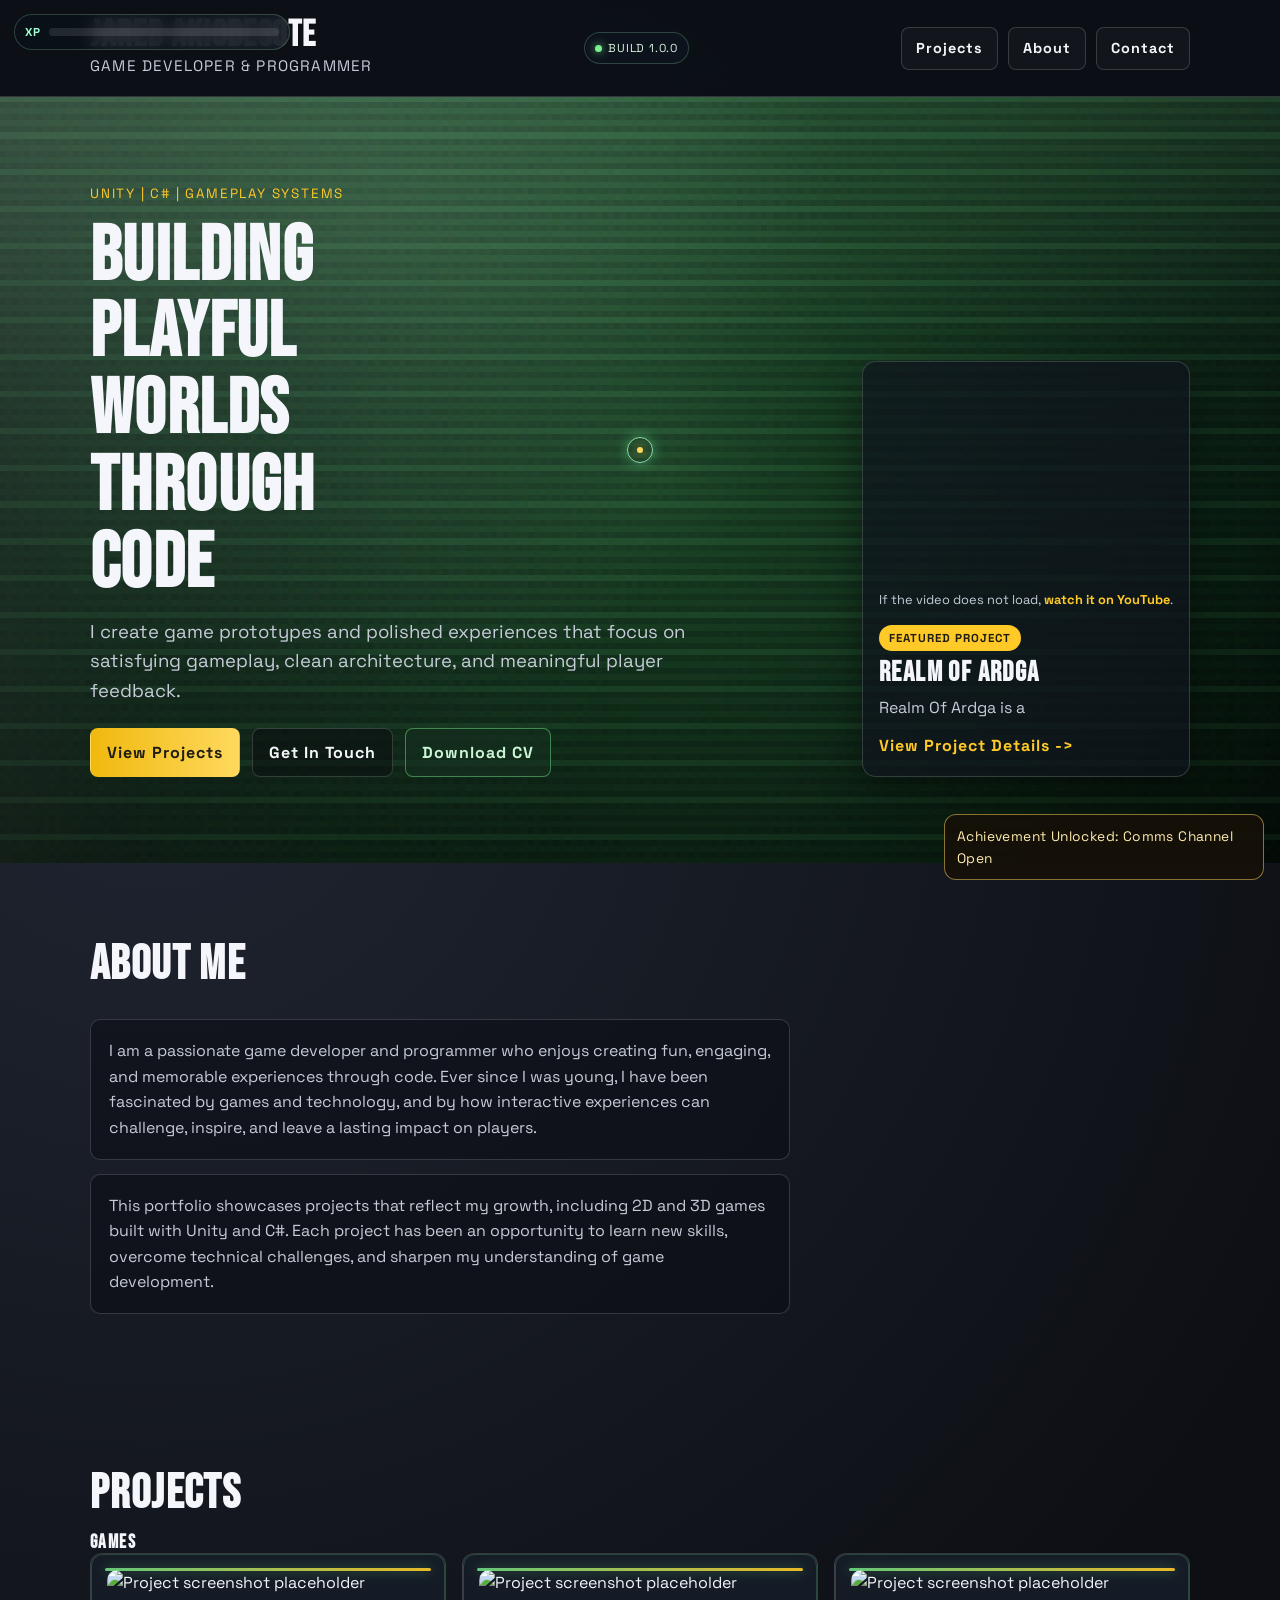
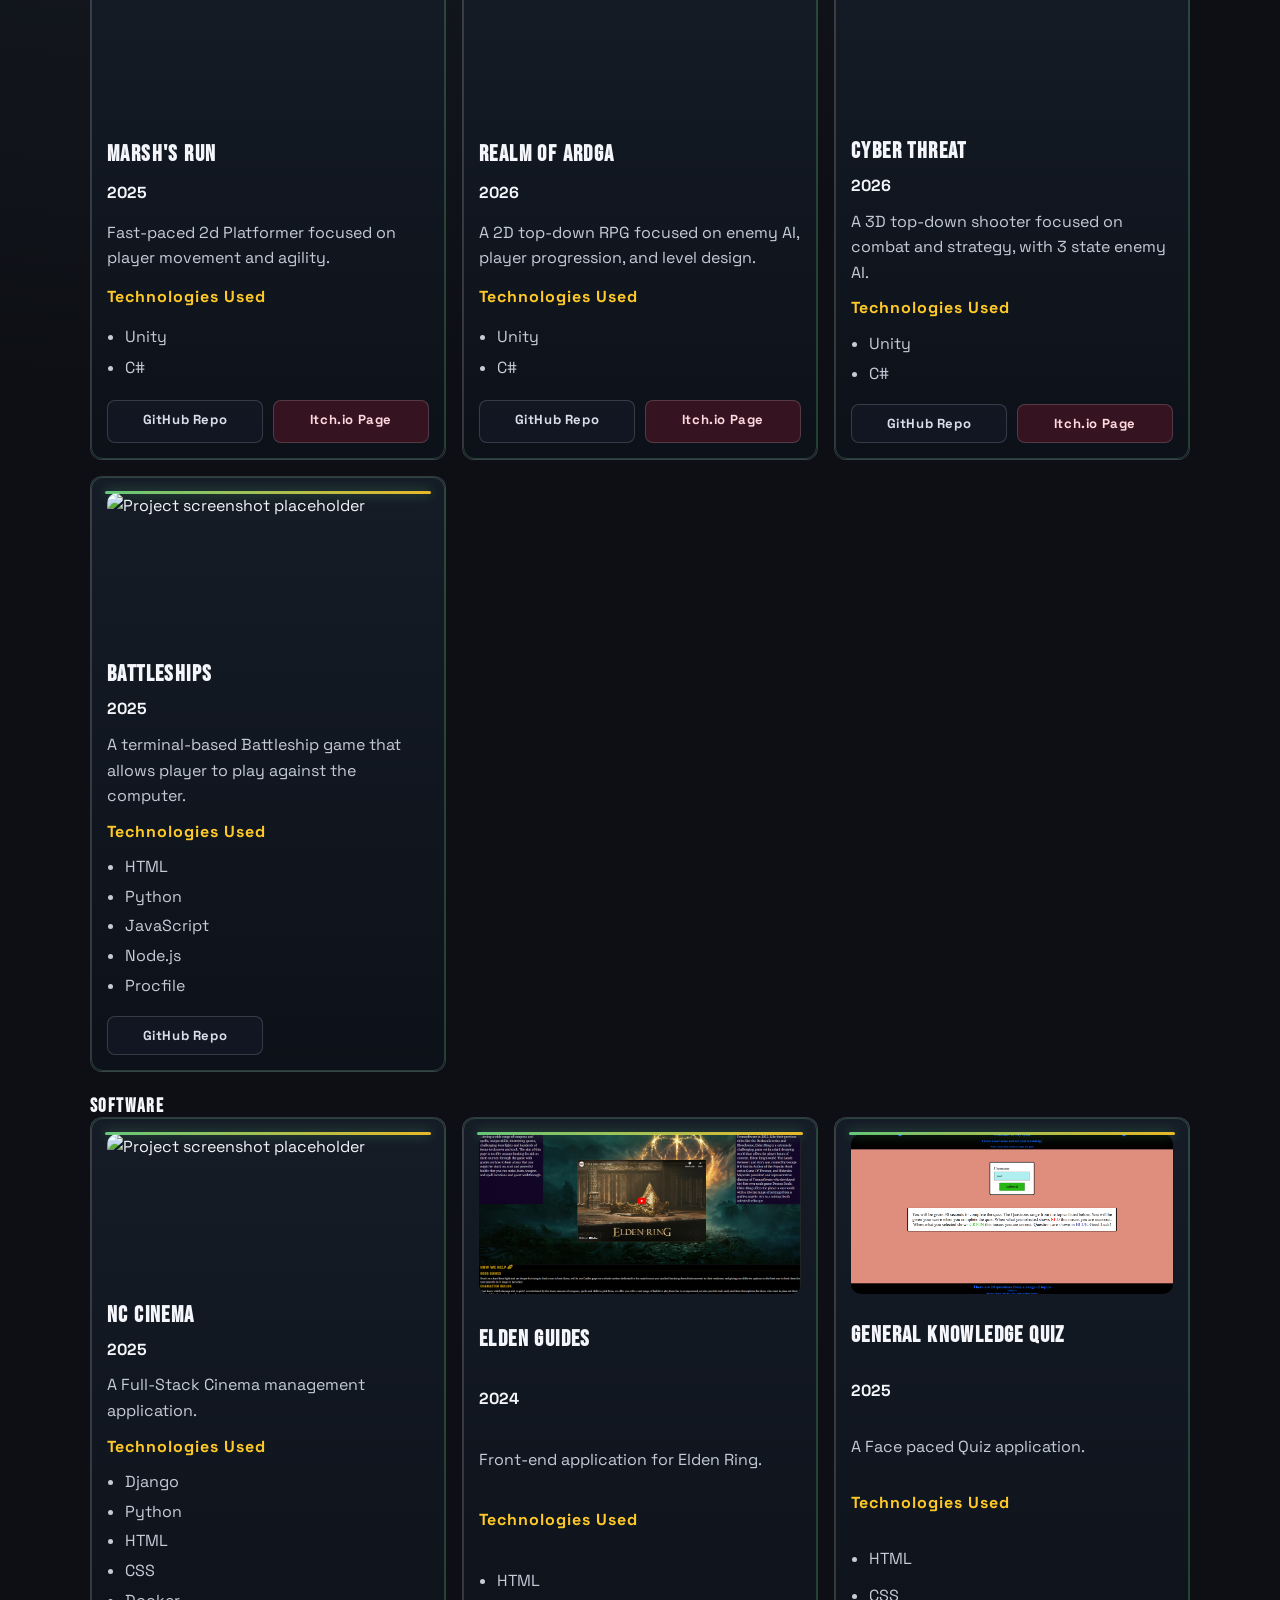
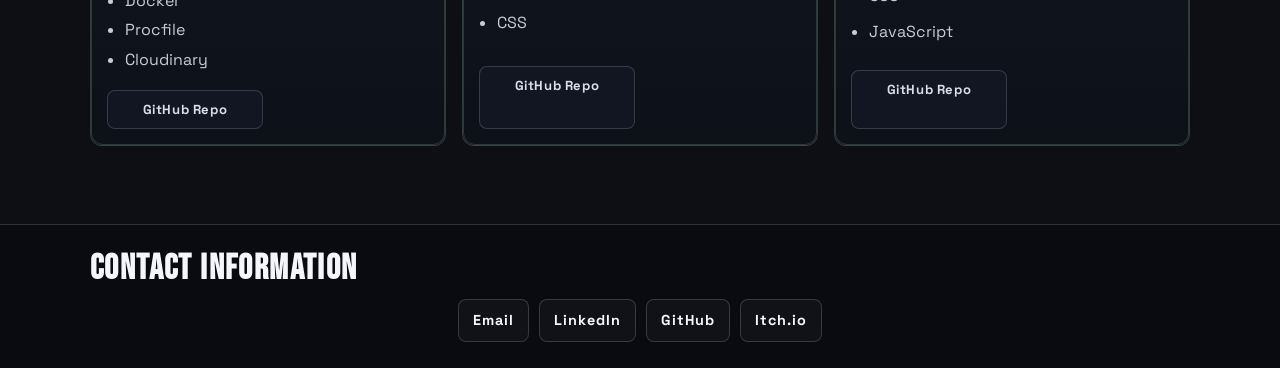
==== commit 6ffba64b: "Remove query params from YouTube embed" ====
--- a/Index.html
+++ b/Index.html
@@ -33,10 +33,6 @@
             <span class="hud-dot"></span>
             <span>Build 1.0.0</span>
           </div>
-          <div class="hud-stat-chip">
-            <span class="hud-dot hud-dot-warn"></span>
-            <span>Player Online</span>
-          </div>
         </div>
         <nav aria-label="Primary navigation">
           <ul id="navbar">
@@ -81,7 +77,7 @@
           <article class="featured-project-box" aria-label="Featured project">
             <div class="featured-project-image">
               <iframe
-                src="https://www.youtube.com/embed/cj3sl-19QPA?rel=0&modestbranding=1"
+                src="https://www.youtube.com/embed/cj3sl-19QPA"
                 title="Realm Of Ardga gameplay trailer"
                 frameborder="0"
                 allow="accelerometer; autoplay; clipboard-write; encrypted-media; gyroscope; picture-in-picture"
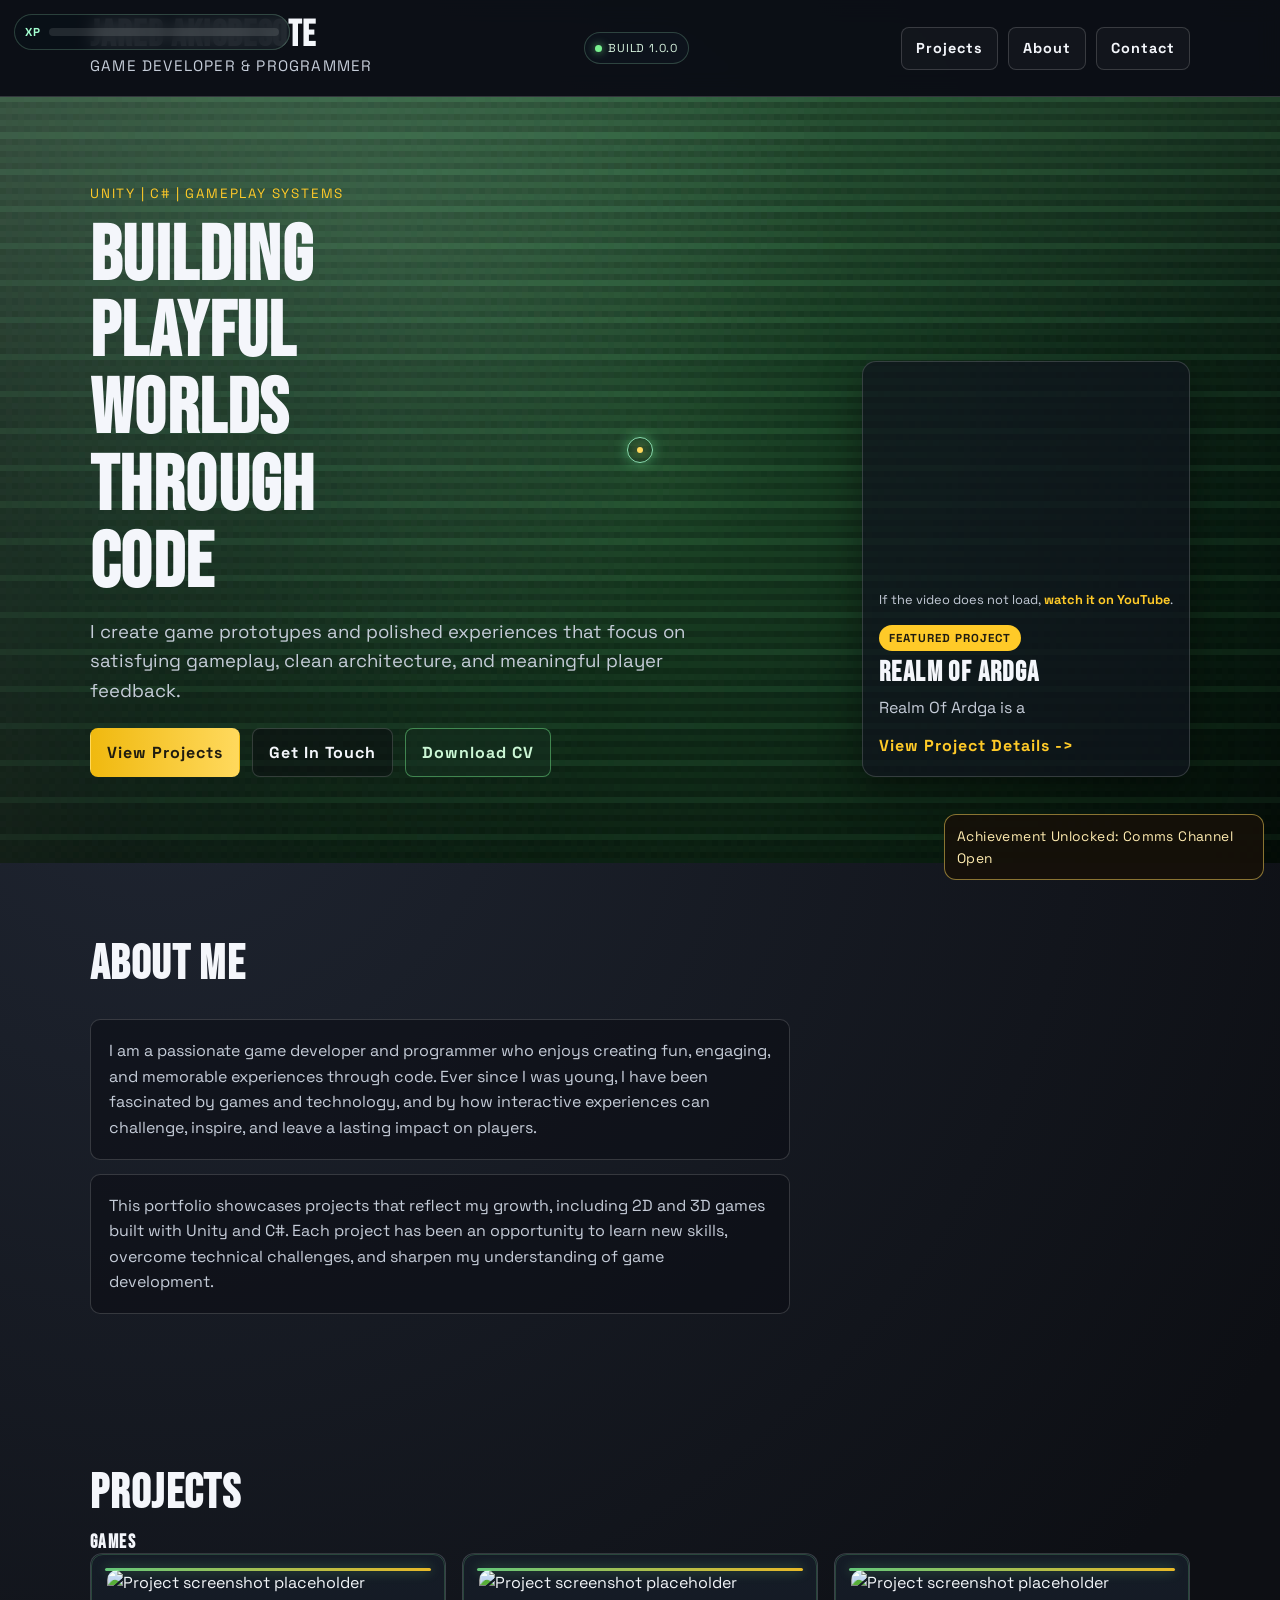
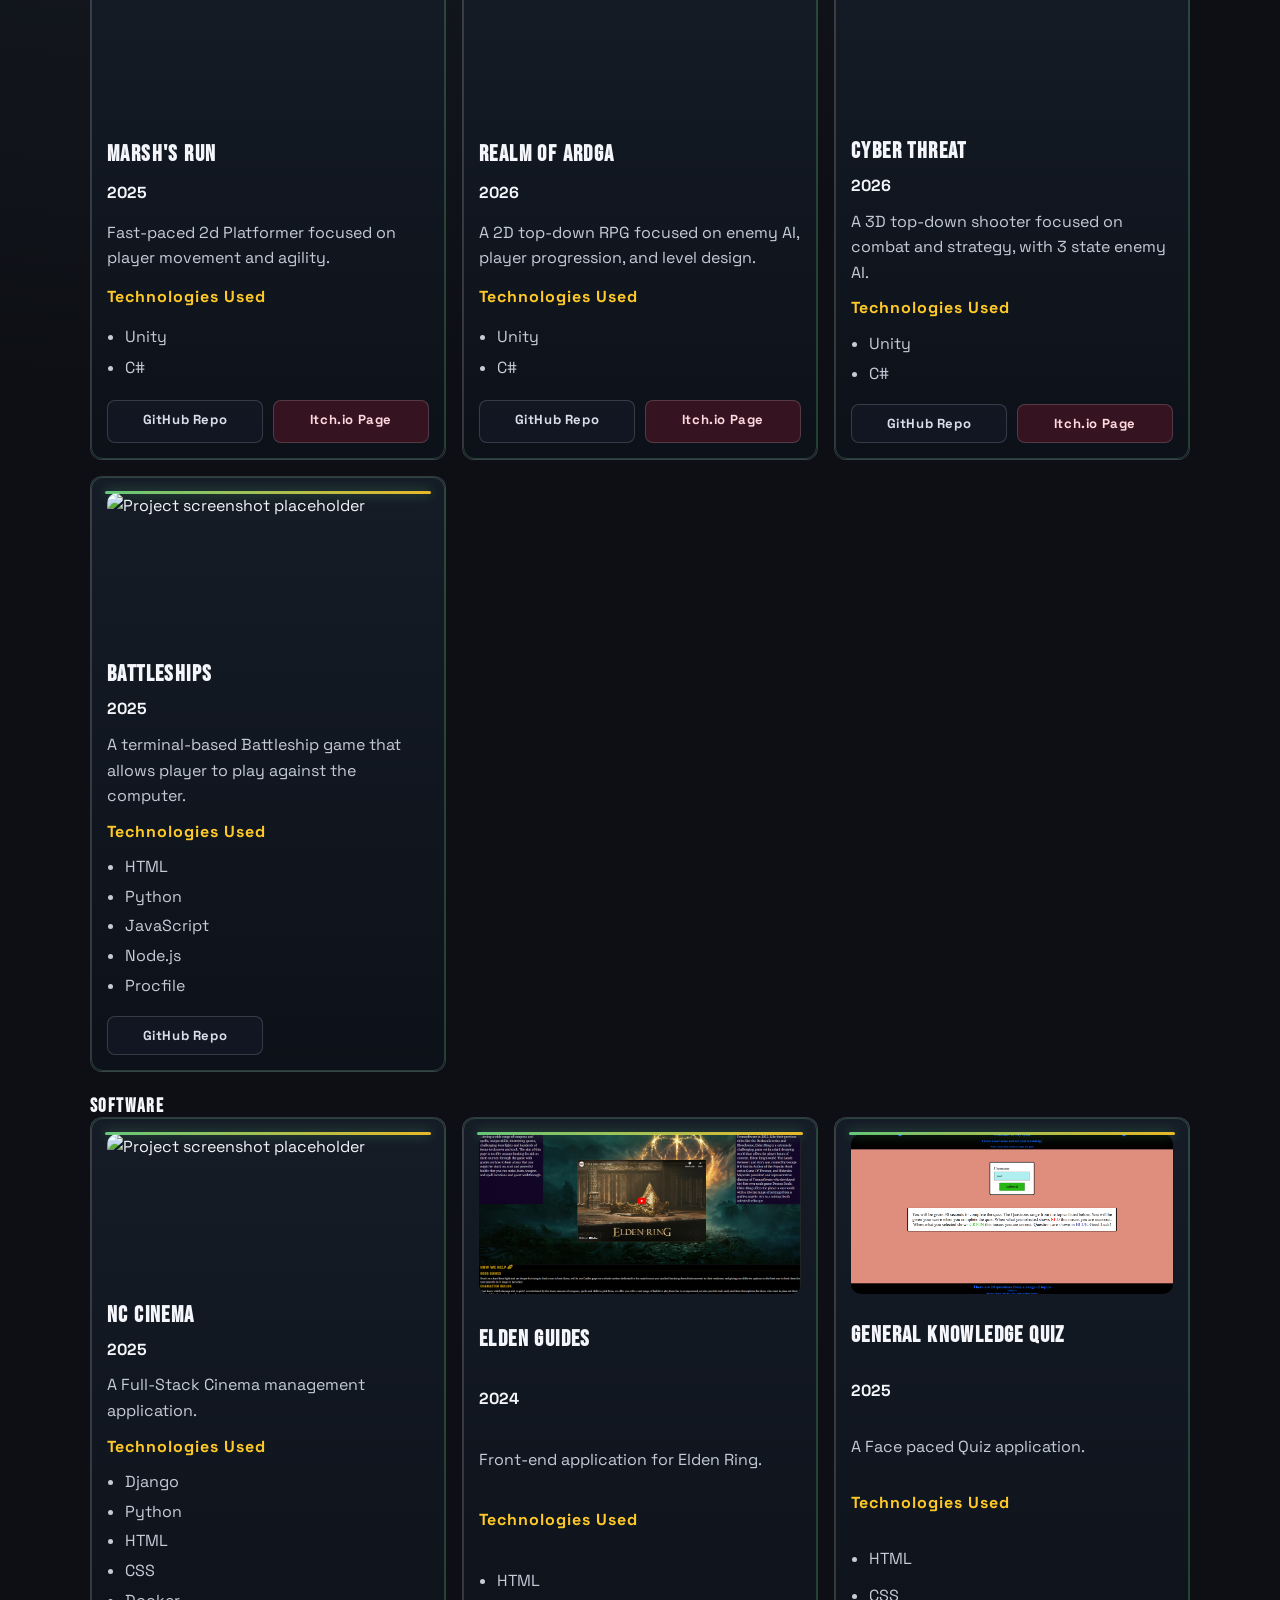
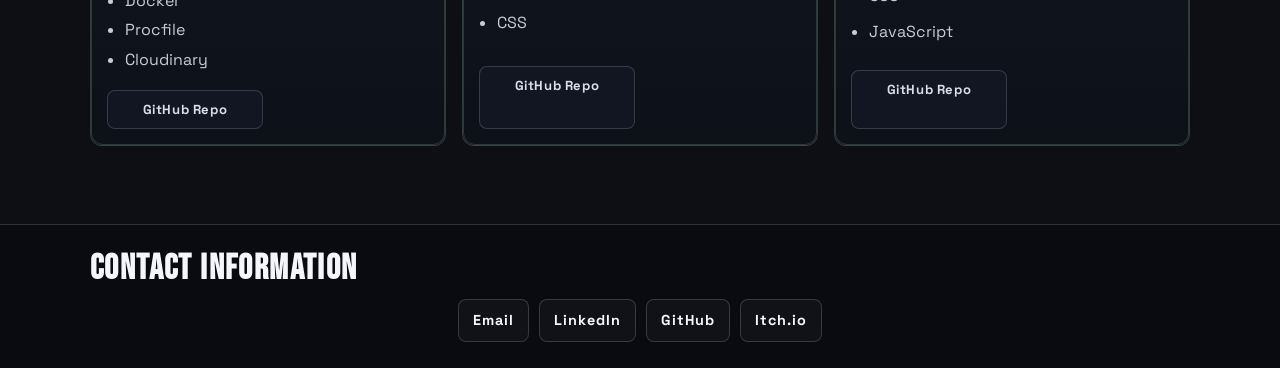
==== commit 715396a7: "Add subject to mailto link" ====
--- a/Index.html
+++ b/Index.html
@@ -363,7 +363,7 @@
         <nav aria-label="Contact links">
           <ul id="contact-bar">
             <li class="nav-item">
-              <a href="mailto:jakigbesotewm@gmail.com">Email</a>
+              <a href="mailto:jakigbesotewm@gmail.com?subject=Portfolio%20Inquiry">Email</a>
             </li>
             <li class="nav-item">
               <a
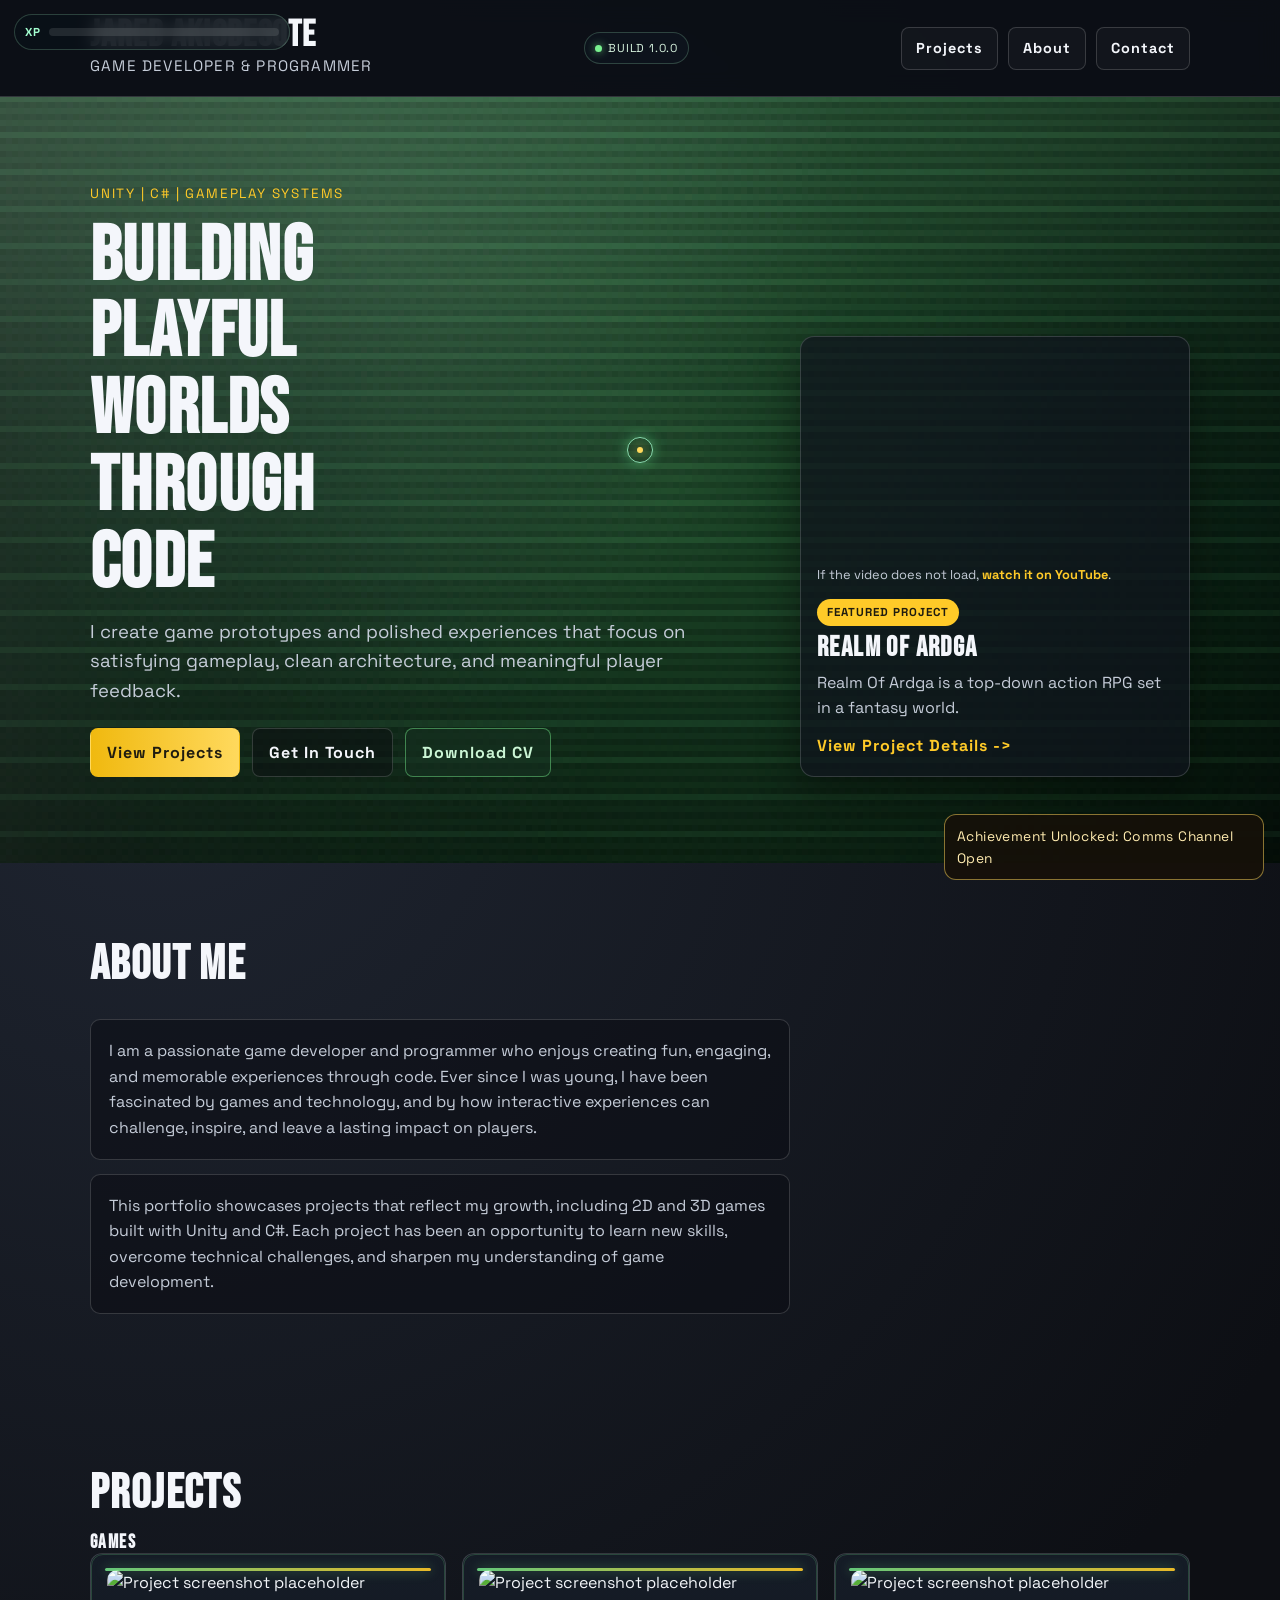
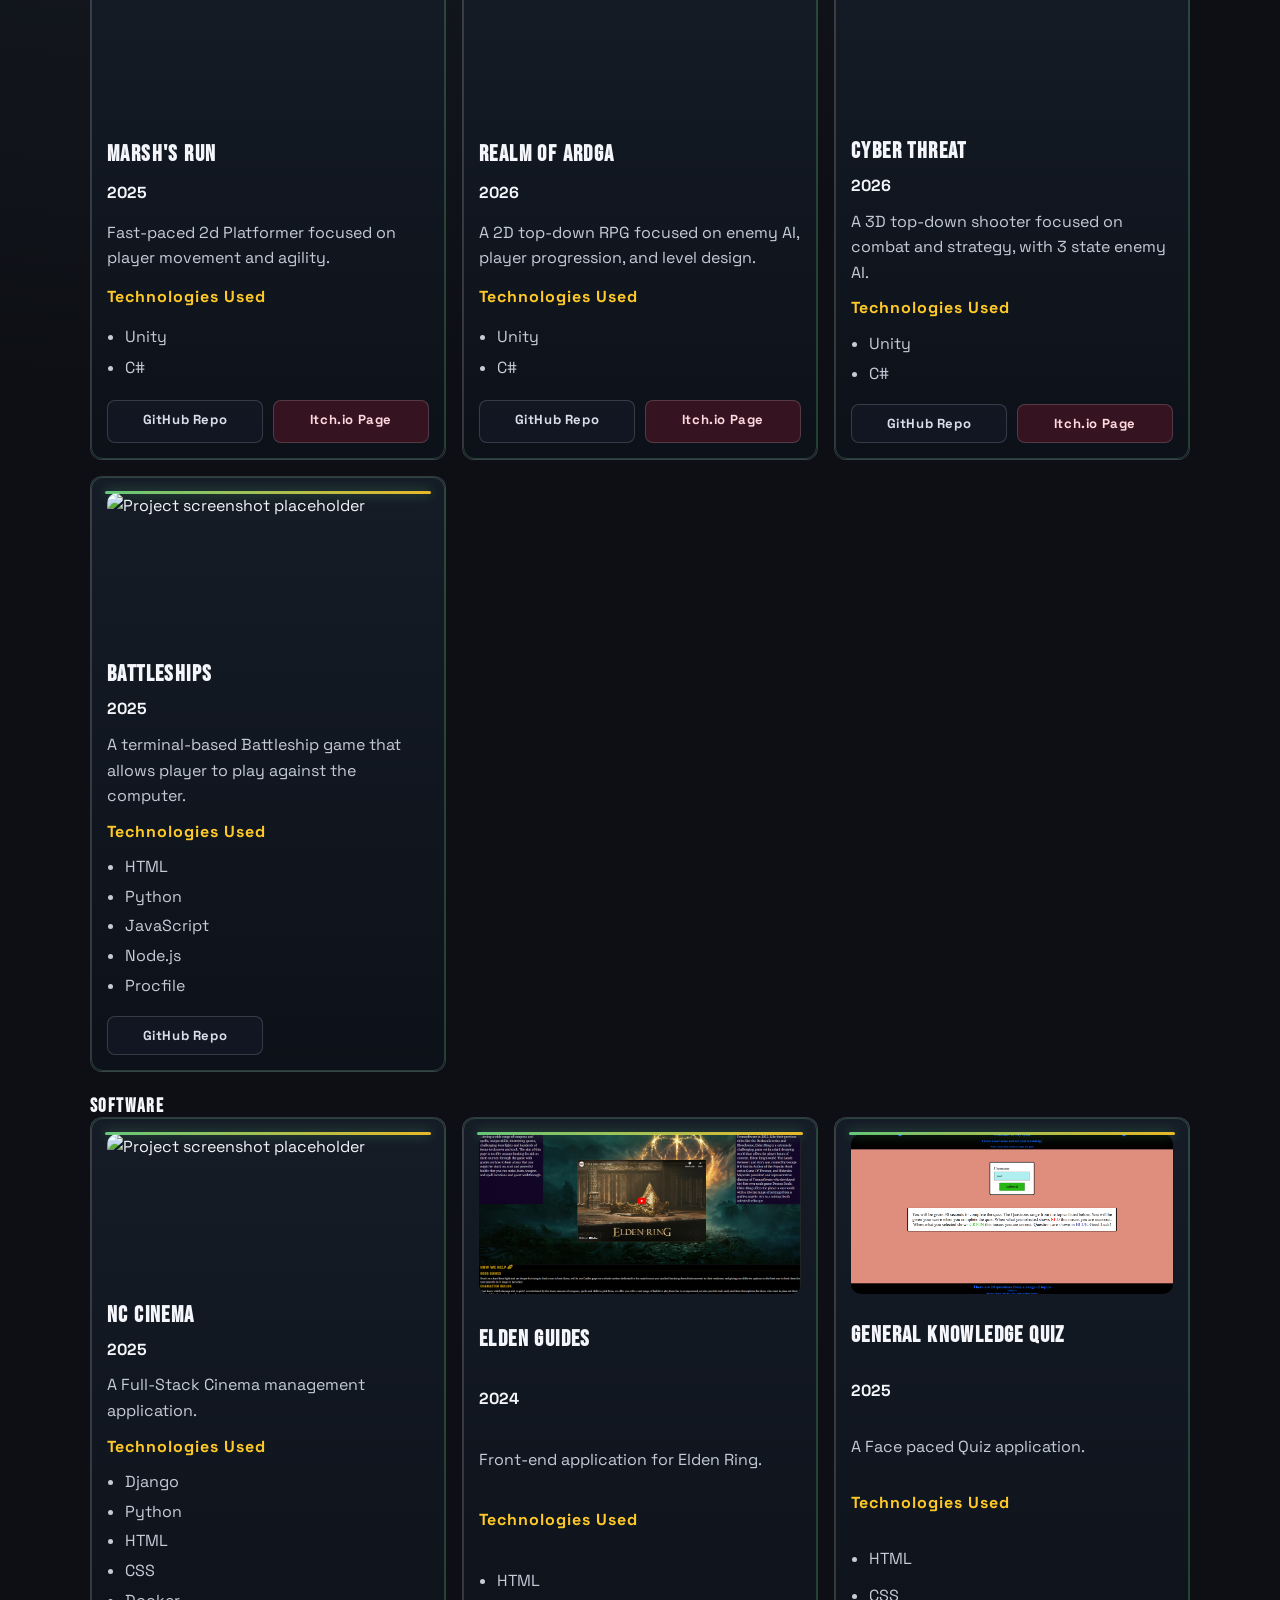
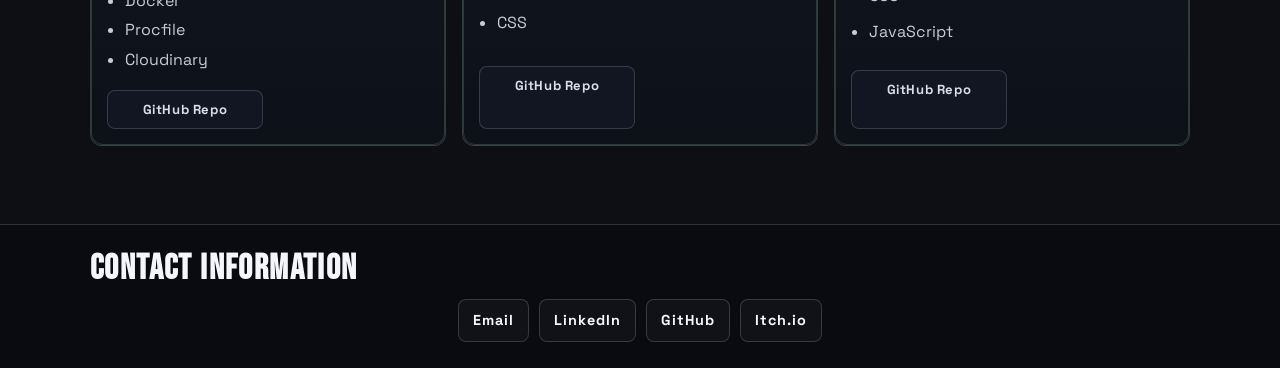
==== commit 132a0c79: "Update project blurb and replace CV PDF" ====
--- a/Index.html
+++ b/Index.html
@@ -97,7 +97,7 @@
             </p>
             <div class="featured-project-tag">Featured Project</div>
             <h3>Realm Of Ardga</h3>
-            <p>Realm Of Ardga is a</p>
+            <p>Realm Of Ardga is a top-down action RPG set in a fantasy world.</p>
             <a href="#projects" class="project-link">View Project Details -></a>
           </article>
         </div>
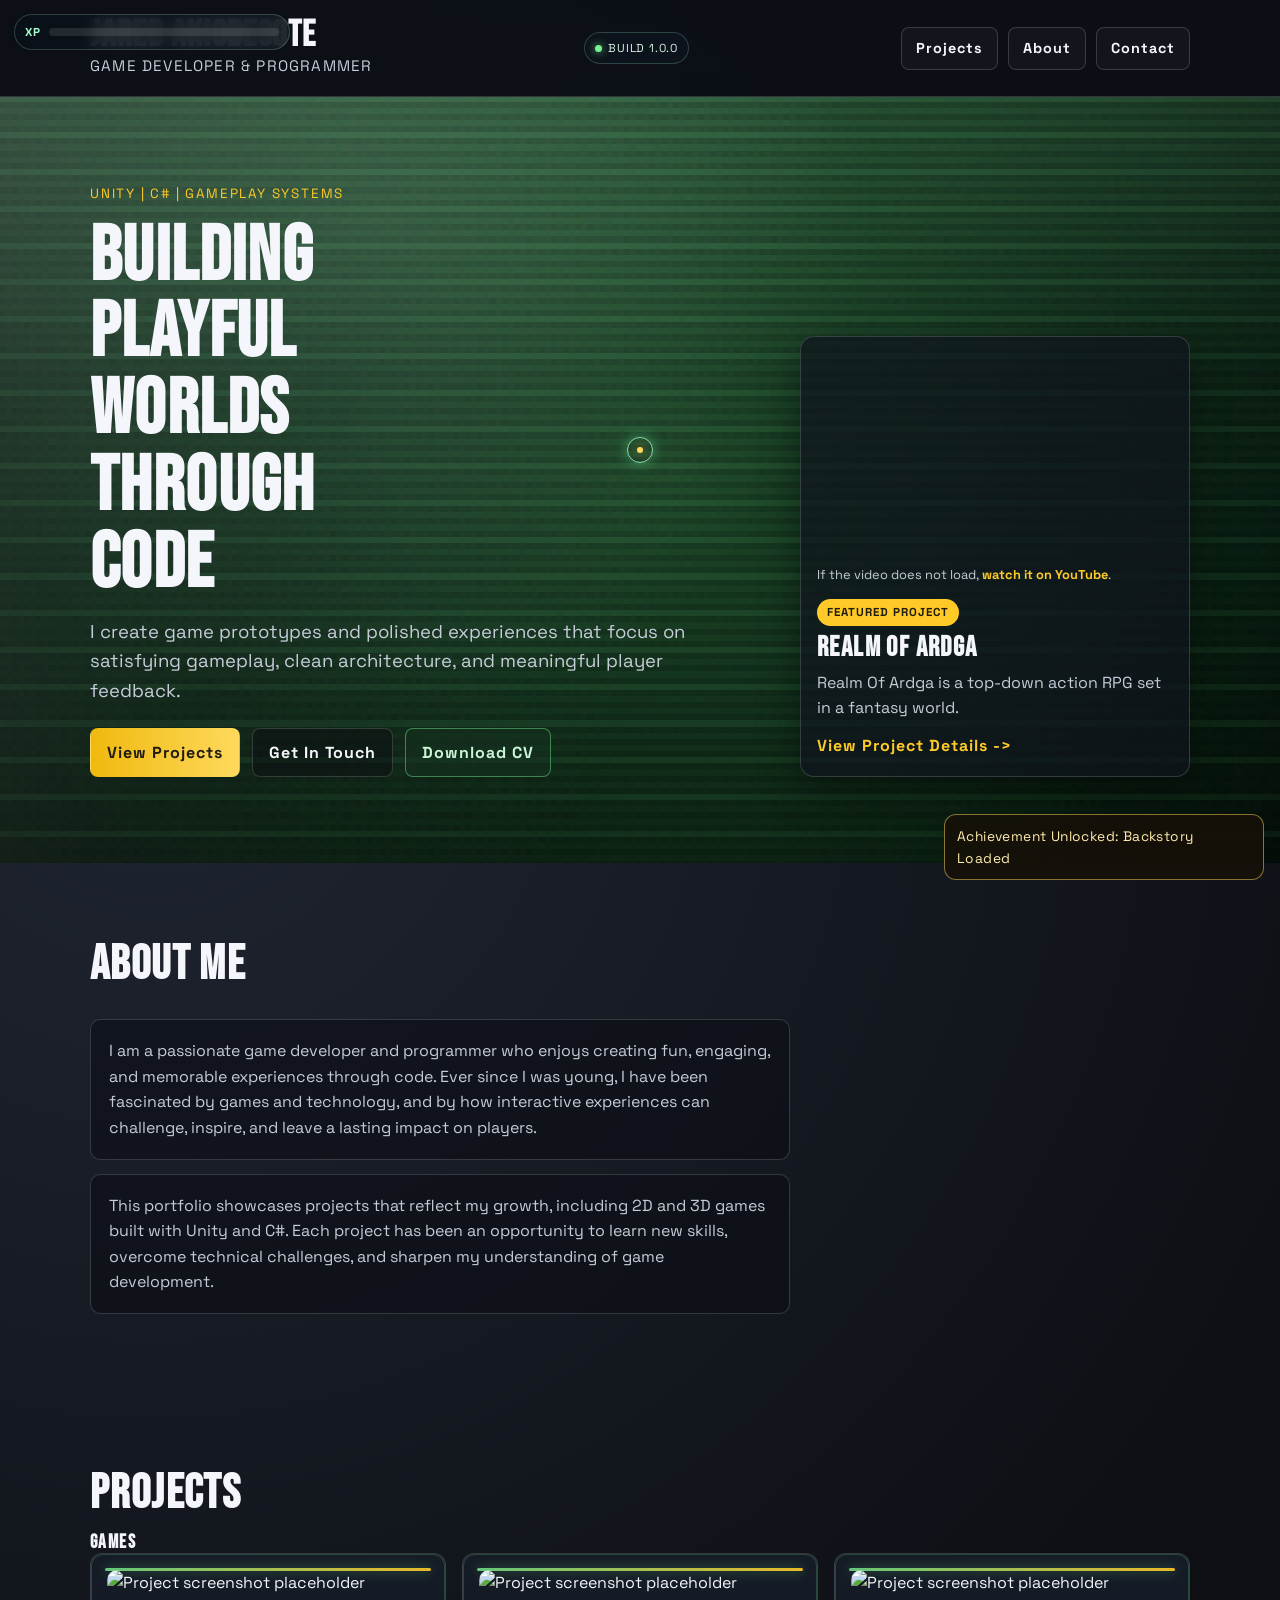
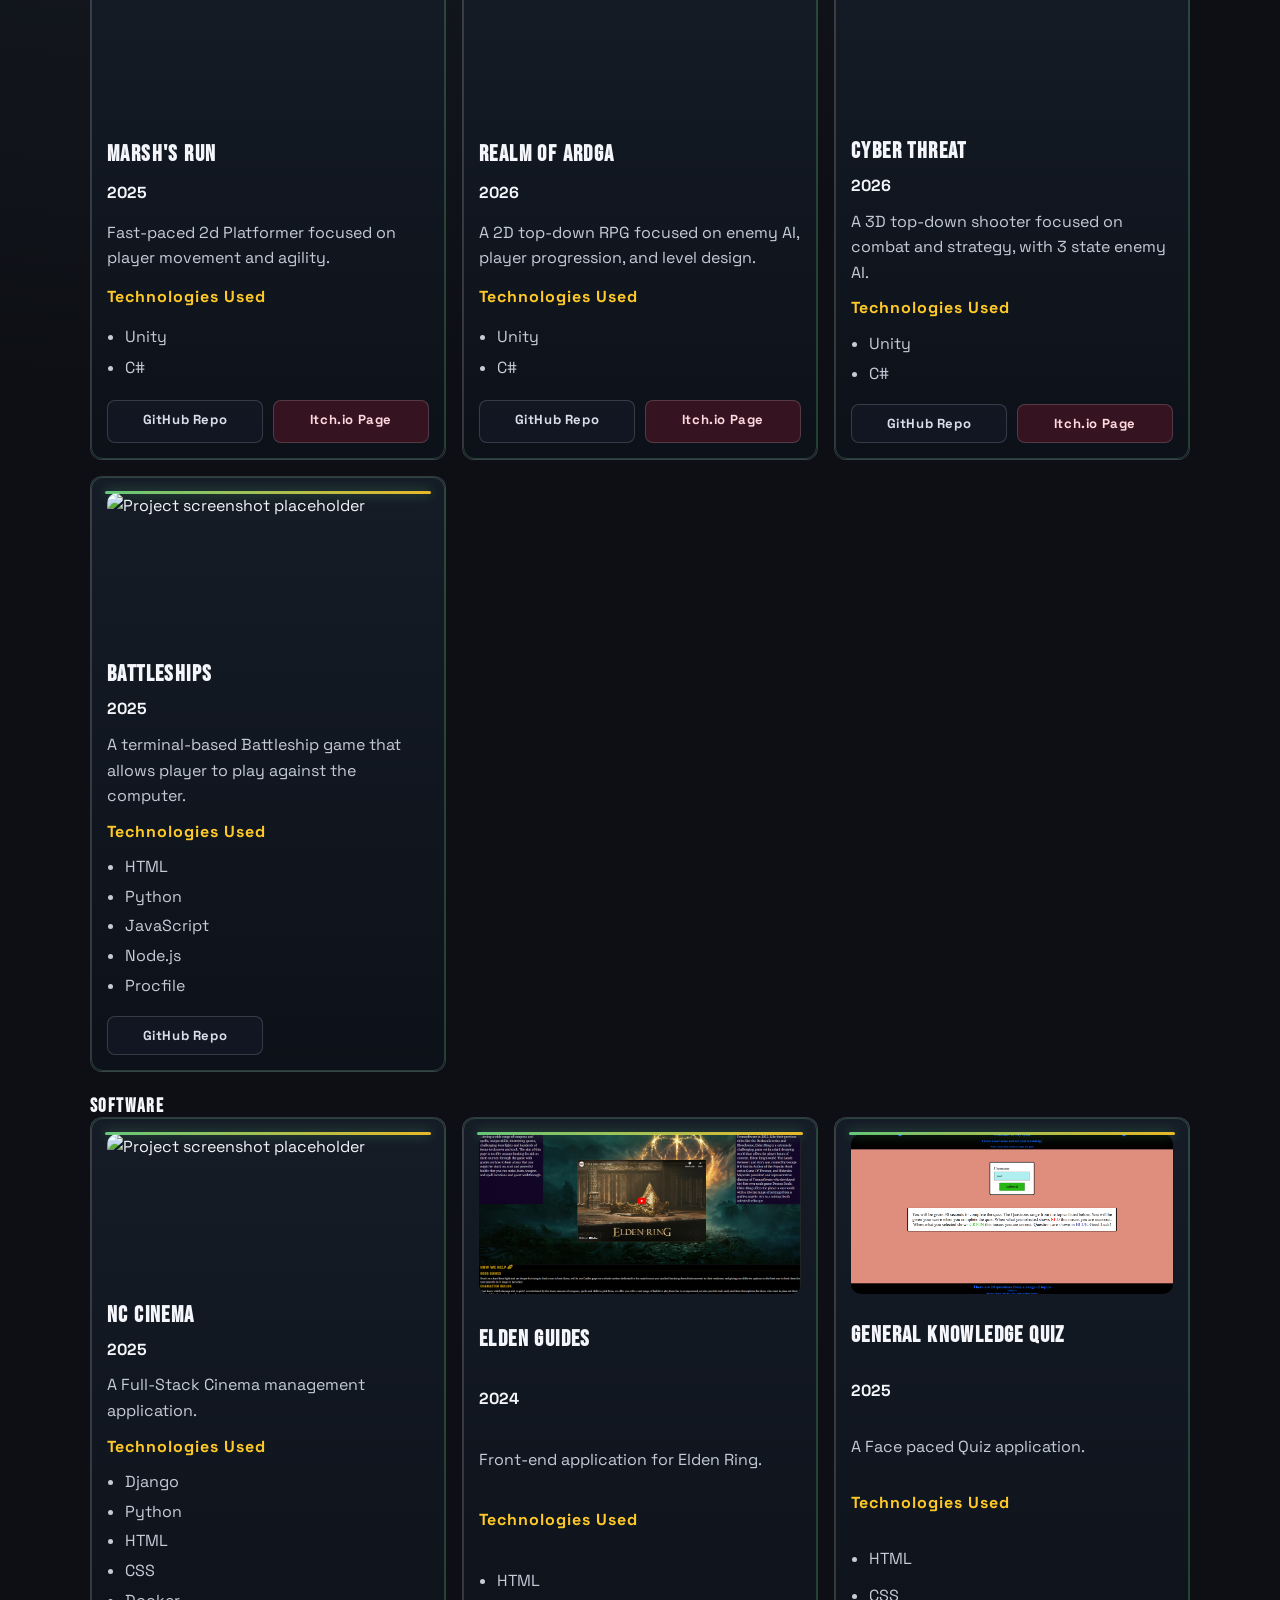
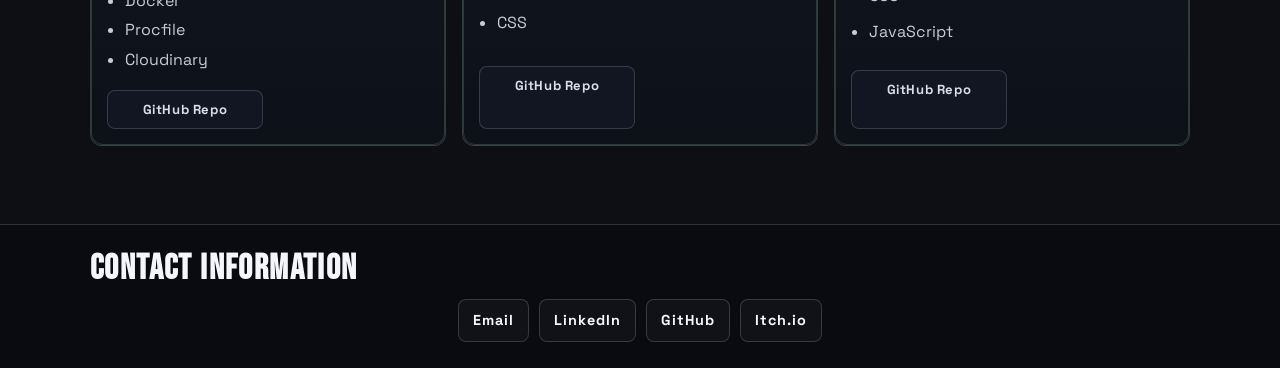
==== commit dd816ebc: "Rename CV PDF and update email link" ====
--- a/Index.html
+++ b/Index.html
@@ -363,7 +363,12 @@
         <nav aria-label="Contact links">
           <ul id="contact-bar">
             <li class="nav-item">
-              <a href="mailto:jakigbesotewm@gmail.com?subject=Portfolio%20Inquiry">Email</a>
+              <a
+                href="https://mail.google.com/mail/?view=cm&fs=1&to=jakigbesotewm@gmail.com&su=Portfolio%20Inquiry"
+                target="_blank"
+                rel="noopener noreferrer"
+                >Email</a
+              >
             </li>
             <li class="nav-item">
               <a
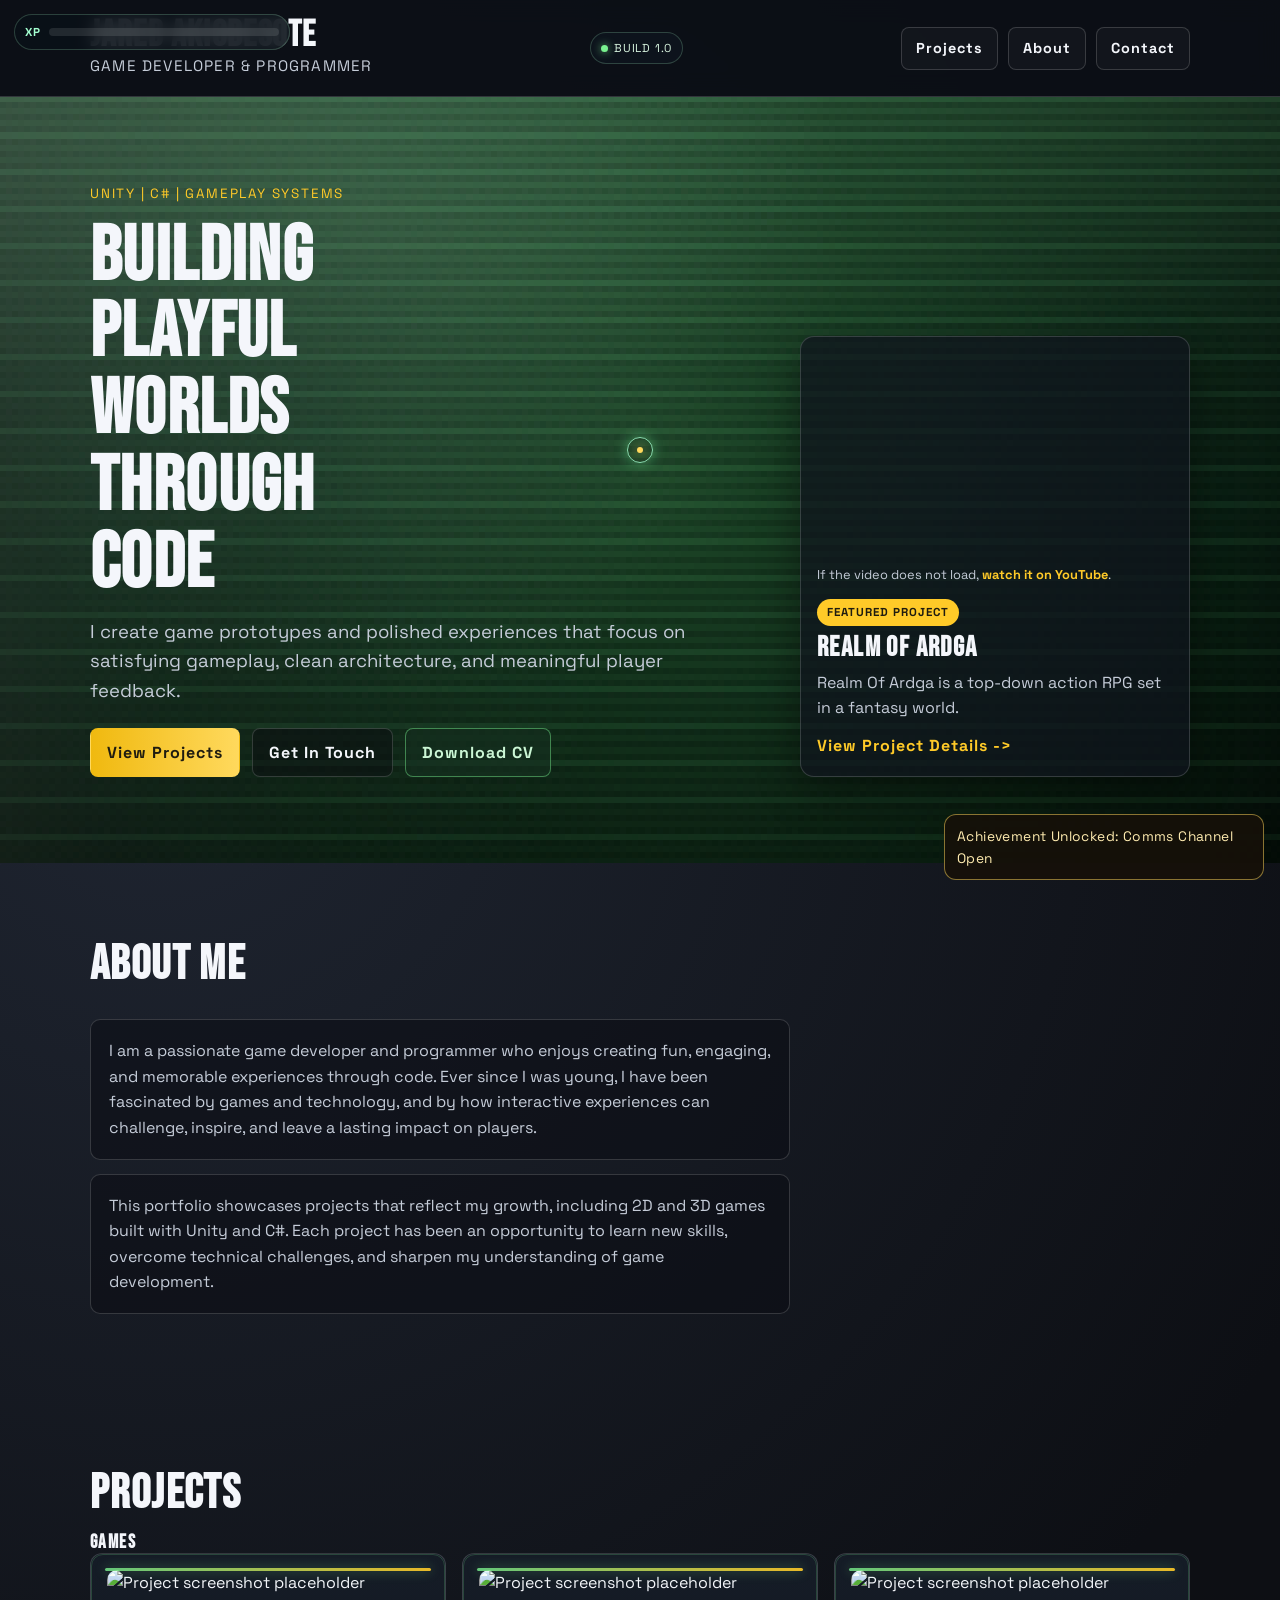
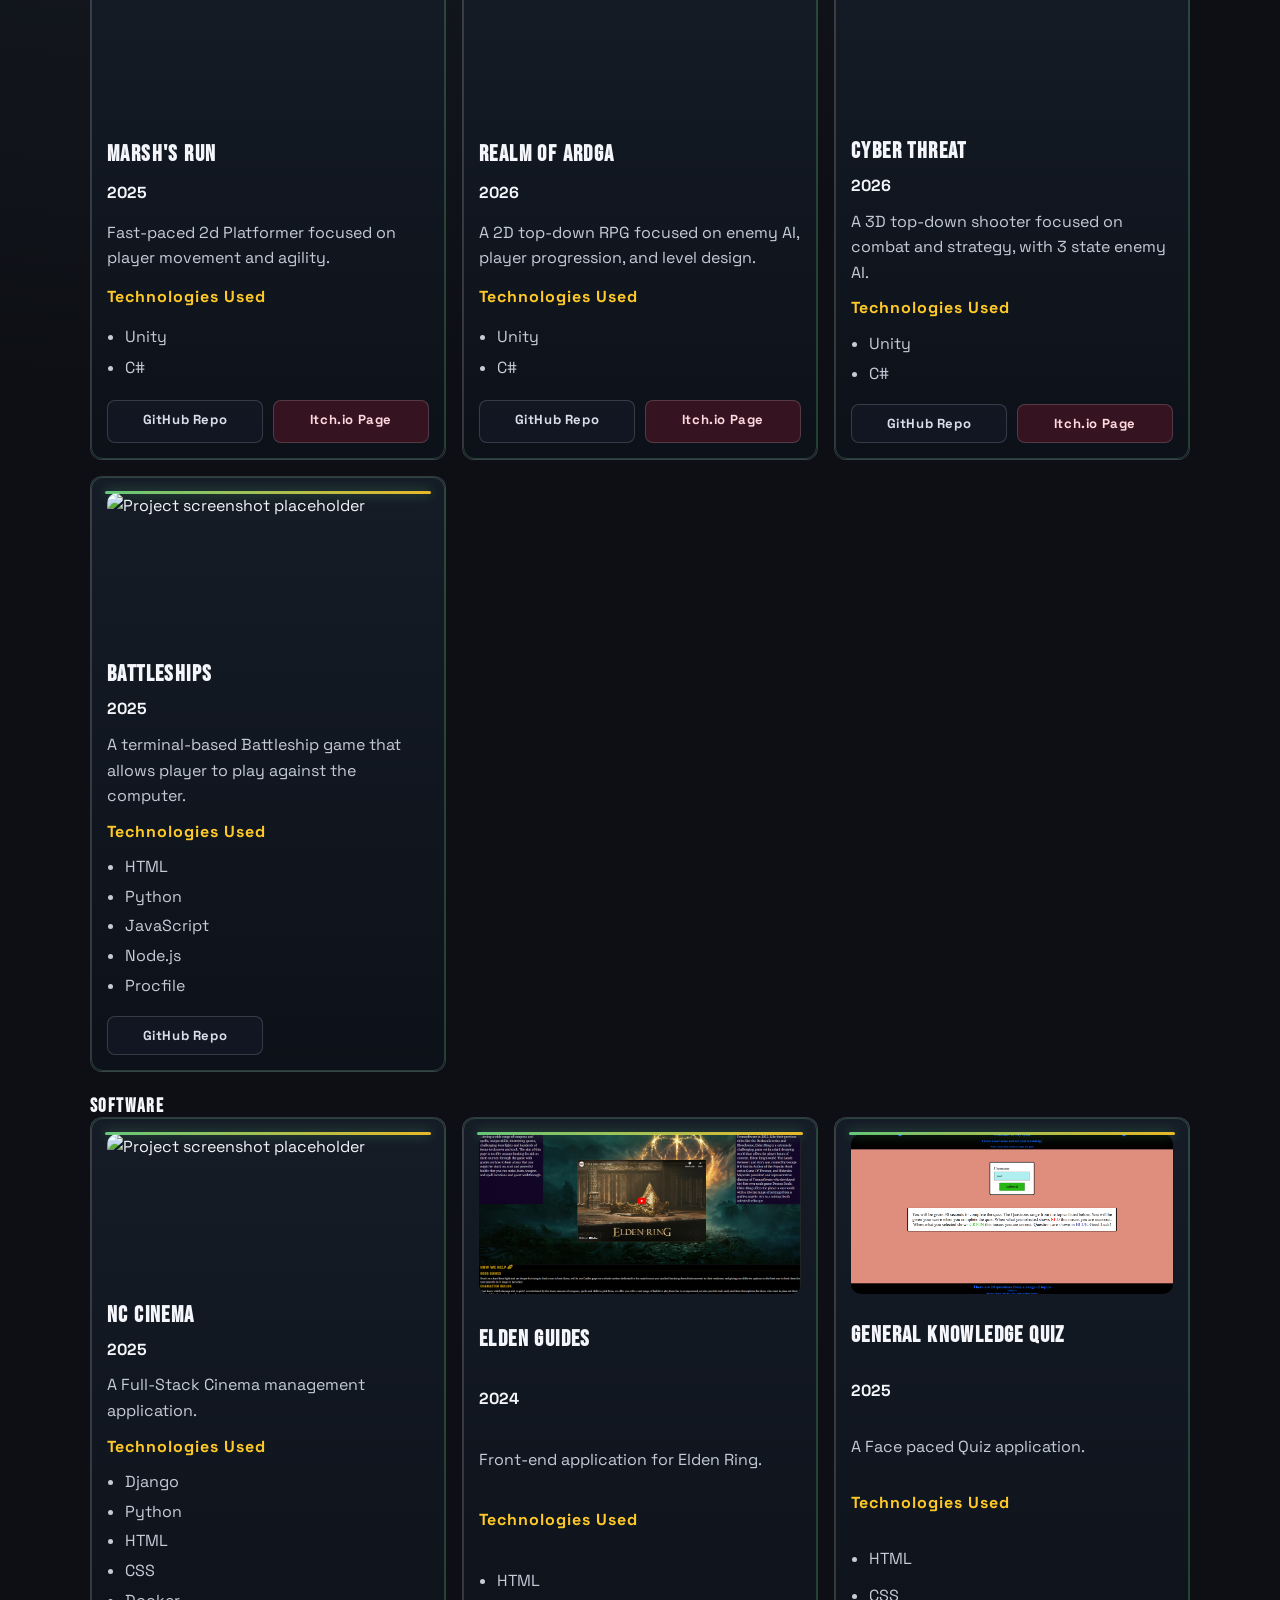
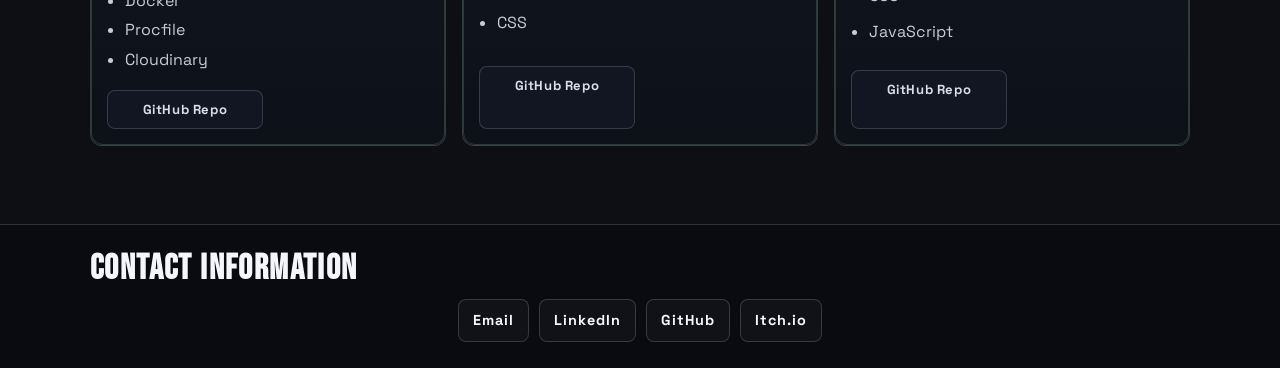
==== commit c30d0c32: "Update build version display to 1.0" ====
--- a/Index.html
+++ b/Index.html
@@ -31,7 +31,7 @@
         <div class="hud-stats" aria-label="Status panel">
           <div class="hud-stat-chip">
             <span class="hud-dot"></span>
-            <span>Build 1.0.0</span>
+            <span>Build 1.0</span>
           </div>
         </div>
         <nav aria-label="Primary navigation">
